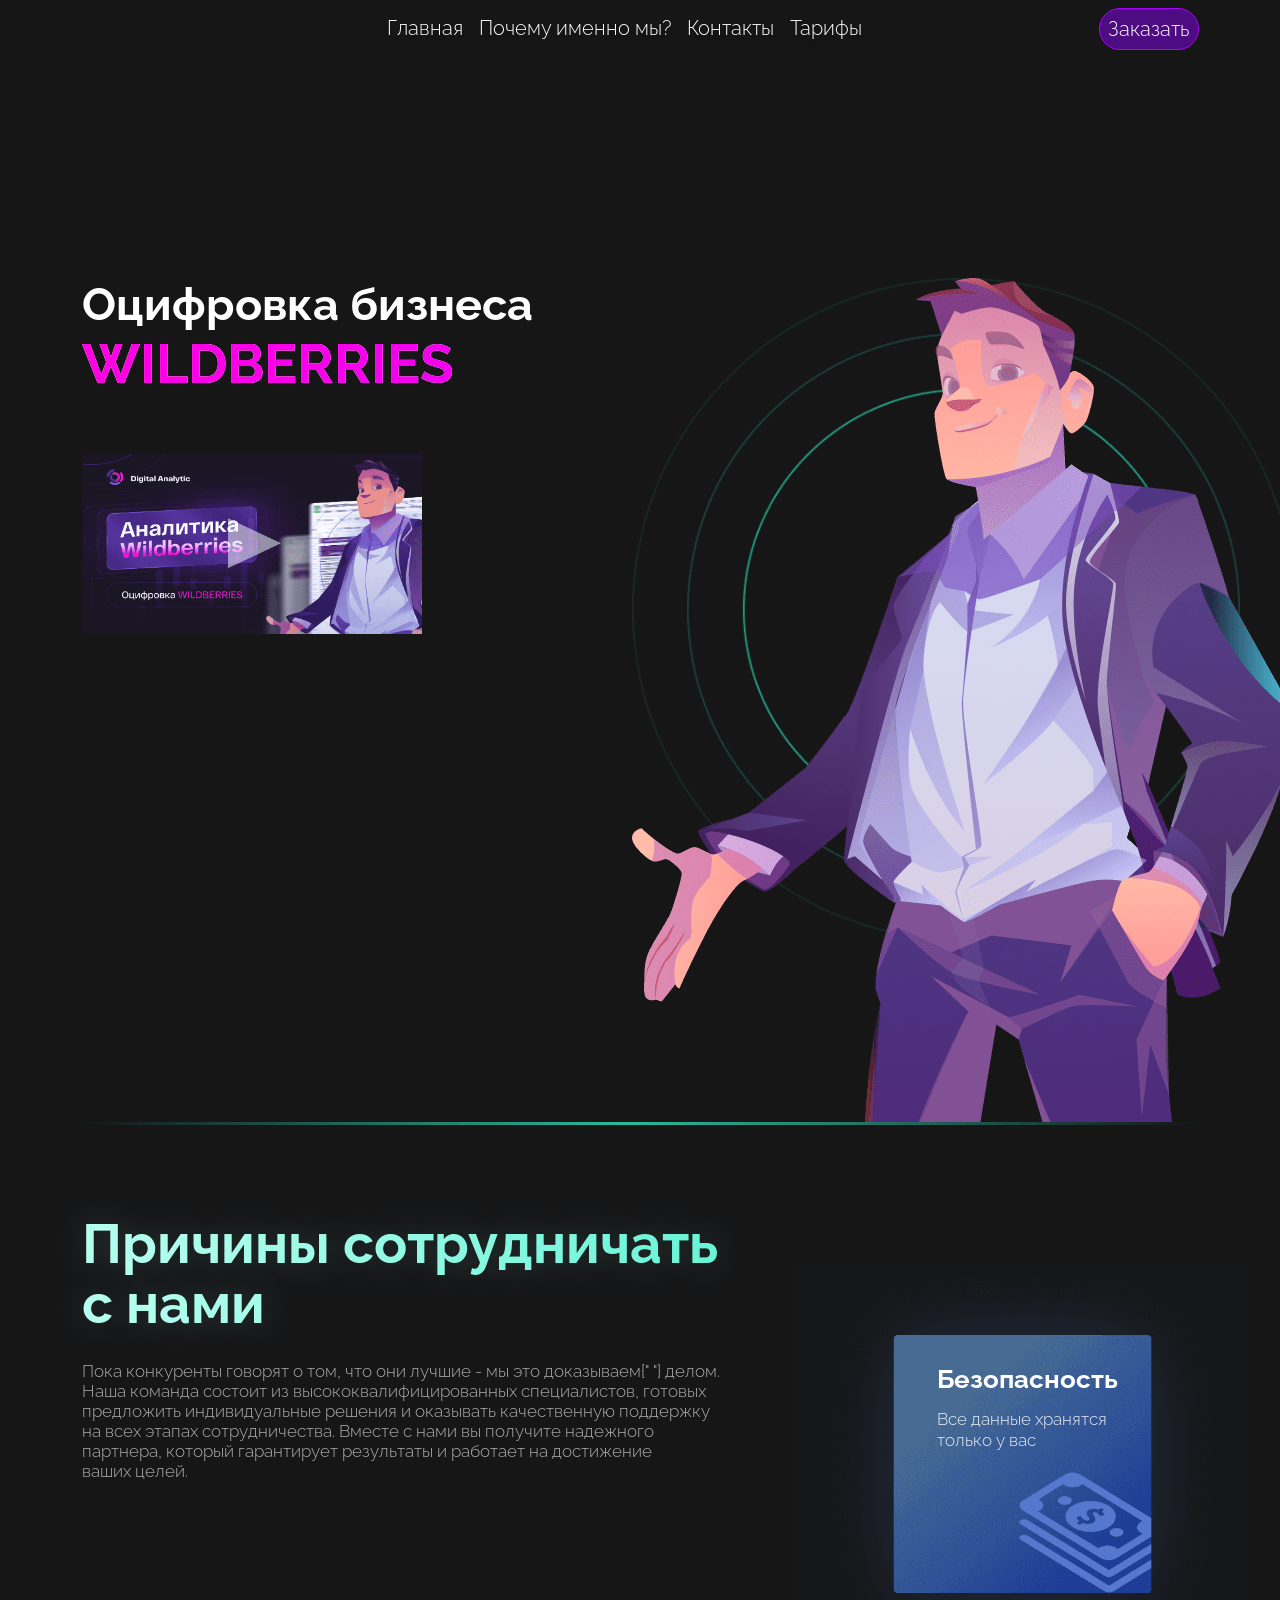
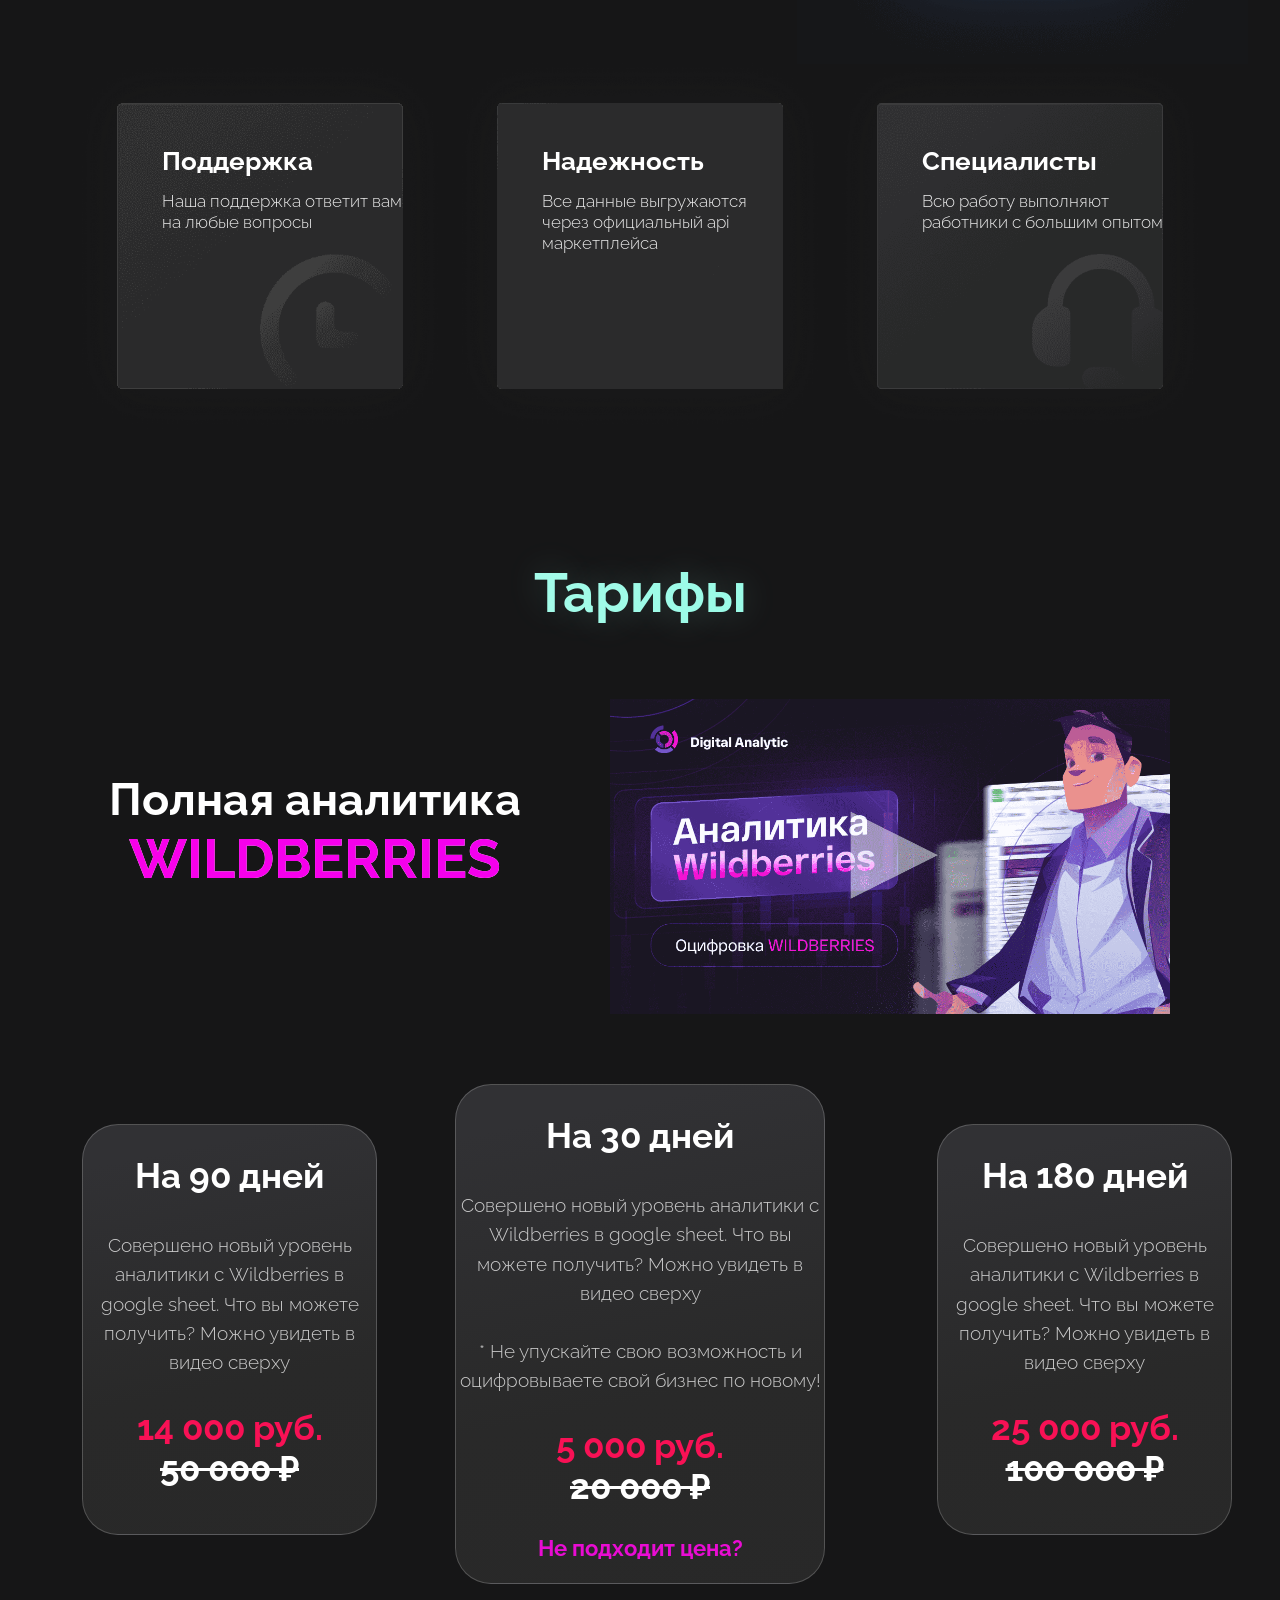
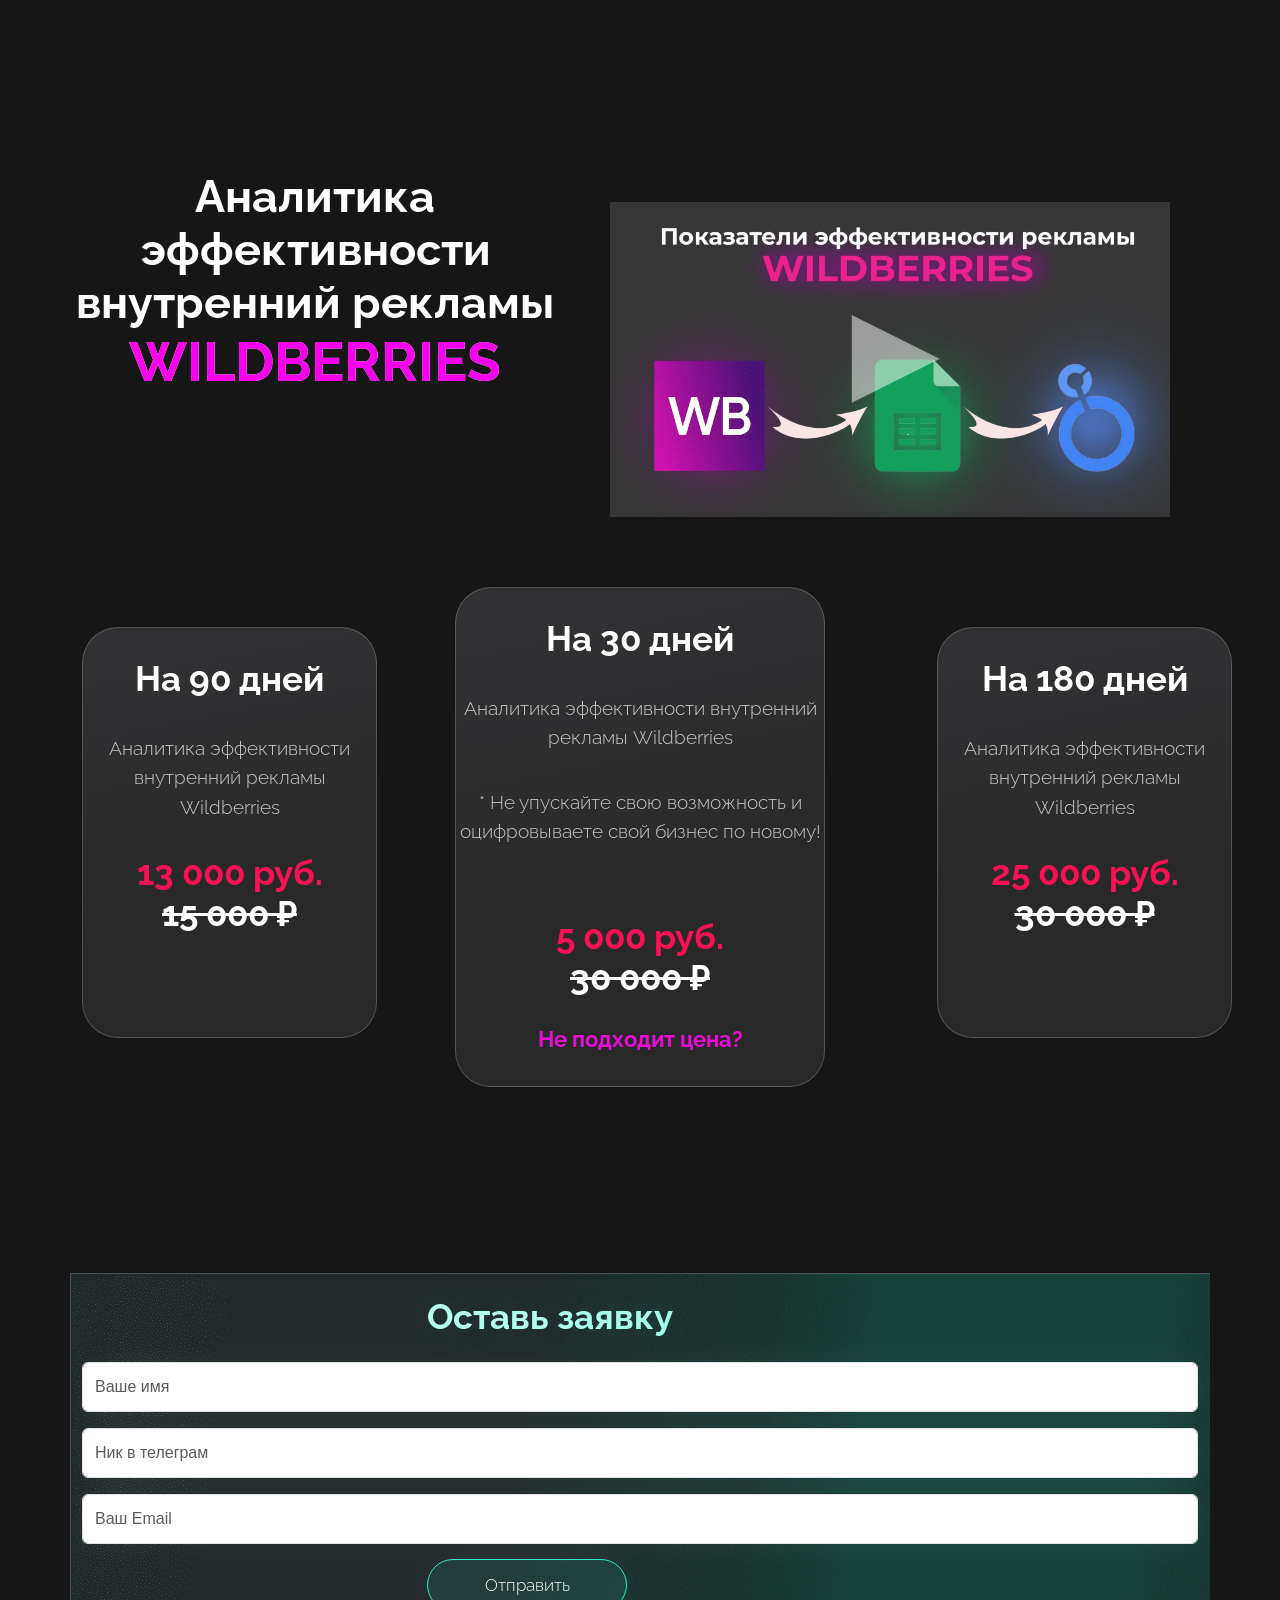
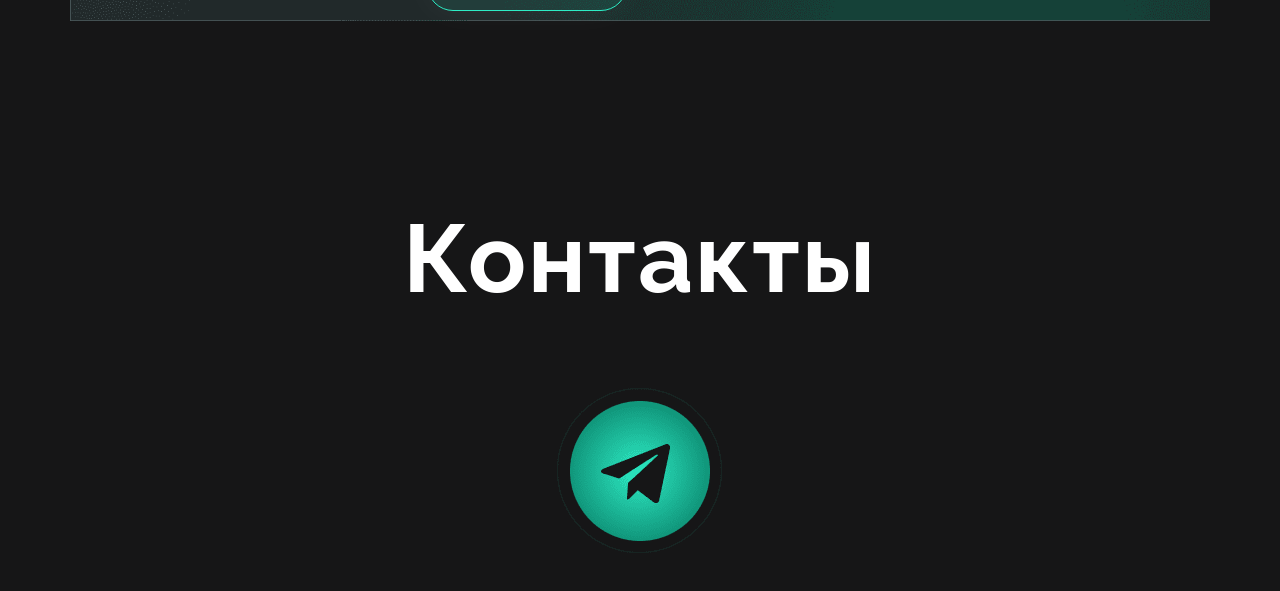
==== index.html @ e832cbdf "Add files via upload" ====
<!DOCTYPE html>
<html lang="en">
<head>
    <meta charset="UTF-8">
    <meta name="viewport" content="width=device-width, initial-scale=1.0">
   
    <title>Оцифровка Wildberries</title>
    <link rel="icon" href="img/favicon.ico" type="image/x-icon">


    <meta
    name="description"
    content="Оцифровка бизнеса Wildberries в google sheet таблицах и Looker Studio!
    Данные по сводному отчету, анализу заказов, анализу продаж, анализ складских остатков, ABC анализ, рекламе и это не все!  
    Зайдите на сайт и просто напишите нам в Telegram или оставьте заявку на нашем сайте. Ждем вас!"
  />
  <meta name="keywords" content="Оцифровка, Аналитика, Wildberries, WB, Google sheet, Looker Studio, Бесплатно, Эффективность, Реклама, Бизнес, Google таблицы, данные по сводному отчету, анализу заказов, анализу продаж, анализ складских остатков, ABC анализ"> <!-- Ключевые слова -->

   <!-- Open graph который определяет тип контента веб-страницы для социальных сетей -->
   <meta property="og:type" content="website"> <!-- Означает, что данная страница является веб-сайтом --> 
   <meta property="og:title" content="Оцифровка бизнеса Wildberries в google sheet таблицах и Looker Studio!"> <!-- Заголовок который будет отображаться в соц.сети -->
   <meta property="og:description" content="Оцифровка бизнеса Wildberries в google sheet таблицах и Looker Studio!
   Данные по сводному отчету, анализу заказов, анализу продаж, анализ складских остатков, ABC анализ, рекламе и это не все!  
   Зайдите на сайт и просто напишите нам в Telegram или оставьте заявку на нашем сайте. Ждем вас!"> <!-- Описание, которое будет отображаться в соц.сети -->
   <meta property="og:url" content="https://digital-analytic.ru"> 
   <meta property="og:image" content="logo192.png">
   
  <!-- Индексация -->
  <meta name="robots" content="index"> <!-- Хорошее значение по умолчанию -->

    <!-- Яндекс Веб.Мастер -->
  <meta name="yandex-verification" content="698fd2821c6bebc4" />
</head>
<body class="body">
    <div class="container">
        <header class="header row">
            <div class="col-3">
            </div>
            <div class="col-9">
            <nav class="navbar navbar-expand-lg ">
       <div class="container-fluid">
        <button class="navbar-toggler" type="button" data-bs-toggle="collapse" data-bs-target="#navbarNavAltMarkup" aria-controls="navbarNavAltMarkup" aria-expanded="false" aria-label="Toggle navigation">
          <span class="navbar-toggler-icon"></span>
        </button>
         <div class="collapse navbar-collapse" id="navbarNav">
           <ul class="navbar-nav" >
             <li class="nav-item headerTextNav">
               <a class="nav-link active text-white" aria-current="page" href="#main">Главная</a>
             </li>
             <li class="nav-item headerTextNav">
               <a class="nav-link active text-white" aria-current="page" href="#description">Почему именно мы?</a>
             </li>
             <li class="nav-item headerTextNav">
               <a class="nav-link active text-white" aria-current="page" href="#contacts">Контакты</a>
             </li>
     
             <li class="nav-item headerTextNav">
               <a class="nav-link active text-white" aria-current="page" href="#rates">Тарифы</a>
             </li>
     
           <li class="nav-item headerTextNavButton">
               <a class="nav-link active text-white" aria-current="page" href="#order">Заказать
               </a>
             </li>
     
           </ul>
         </div>
       </div>
     </nav>
            </div>
           </header>
           <main>
            <section class="promo row">
                <div class="col-lg-6">
                  <scroll-page id="main"></scroll-page>
                  <h1 class="mainTextOne">
                  Оцифровка бизнеса
                    <div class="mainTextTwo" >WILDBERRIES</div>
                  </h1>
                  <a href="https://www.youtube.com/watch?v=MRi49u6xakU" target="_blank">
                    <img
                    src="img/v1.png"
                    class="youtubeVideoMain"
                  />
                  </a>
                </div>
                <div class="col-6">
                  <img
                    src="img/Group.png"
                    class="fonsGroup"
                  />
                </div>
                <img src="img/Rectangle 3.png"  class="Line"/>
              </section>
              <section class="cardOne row">
                <div class="col-lg-7">
                  <scroll-page id="description"></scroll-page>
                  <h2 class="mainPromoText">
                    Причины сотрудничать <br />с нами
                  </h2>
                  <p class="poragrafPromoText">
                    Пока конкуренты говорят о том, что они лучшие - мы это доказываем{" "}
                    делом. 
                    <br/>
                    Наша команда состоит из высококвалифицированных специалистов, готовых
                    <br/>
                     предложить индивидуальные решения и оказывать качественную поддержку 
                     <br/>
                     на всех этапах сотрудничества. Вместе с нами вы получите надежного
                     <br/>
                      партнера, который гарантирует результаты и работает на достижение 
                      <br/>
                      ваших целей.
                  </p>
                  <div >
                  </div>
                </div>
                <div class="col-5">
                  <div class="CardOne">
                  <h3 class="textCardOneP">Безопасность</h3>
                  <p class="textCardOneH">Все данные
                   хранятся
                   <br/>
                    только у вас</p>
                  </div>
                </div>
              </section>
              <section class="cardTwo row">
                <div class="col-4">
                  <div class="CardTwo">
                  <h4 class="textCardTwoP">Поддержка</h4>
                  <p class="textCardTwoH">Наша поддержка ответит вам 
                  <br/>
                  на любые вопросы</p>
                  </div>
                </div>
                <div class="col-4">
                <div class="CardThree">
                <h5 class="textCardThreeP">Надежность</h5>
                  <p class="textCardThreeH">Все данные выгружаются
                  <br/>
                   через официальный api 
                   <br/>
                   маркетплейса</p>
        </div>
                </div>
                <div class="col-4">
                <div class="CardFour">
                <h6 class="textCardFourP">Специалисты</h6>
                  <p class="textCardFourH">Всю работу выполняют
                  <br/>
                   работники с большим опытом</p>
        </div>
                </div>
              </section>
           </main>

           <price>
            <div>
      
              <section class="pricing row">
                <div class="col-12">
                  <scroll-page id="rates"></scroll-page>
                  <p class="mainTextPrice">
                    Тарифы
                  </p>      
                </div> 
              </section>
              <center class="buttonPriceGroup">
              
        
                  <section class="pricingCard row">
                    <div class="col-12">

                      <div class="fullAnalyticalTextOne">
                        <h1 class="mainTextOne">
                          Полная аналитика  <div class="mainTextTwo">WILDBERRIES</div>
                         </h1>      
                      </div>
                        <a href="https://www.youtube.com/watch?v=MRi49u6xakU" target="_blank">
                          <img
                          src="img/v1.png"
                          class="youtubeVideo"
                        />
                        </a>
                       </div> 
                       <div class="col-3">
                         <div class="cardOnePrice">
                           <p class="cardTextMain">На 90 дней</p>
                           <p class="cardTex">
                           Совершено новый уровень аналитики с Wildberries в google sheet. Что вы можете получить? Можно увидеть в видео сверху
                           </p>
               
                           <p class="cardTextMainPrice">14 000 руб.
                           <br/>
                           <span class="cardTextMain"><strike>50 000 ₽</strike></span>
                           </p>
                         </div>
                       </div>
                       <div class="col-6">
                         <div class="cardTwoPrice">
                           <p class="cardTextMain">На 30 дней</p>
                           <p class="cardTex">
                           Совершено новый уровень аналитики с Wildberries в google sheet. Что вы можете получить? Можно увидеть в видео сверху
               
                             <br/>
                             <br/>
                             * Не упускайте свою возможность и оцифровываете свой бизнес по новому!
                           </p>
                           
                           <p class="cardTextMainPrice">5 000 руб.
                           <br/>
                           <span class="cardTextMain"><strike>20 000 ₽</strike></span>
               
                           </p>
                  
                           <p type="button" class="textLink" data-bs-toggle="modal" data-bs-target="#exampleModal">
                           Не подходит цена?
               </p>
               
               <div class="modal fade" id="exampleModal" tabindex="-1" aria-labelledby="exampleModalLabel" aria-hidden="true">
                 <div class="modal-dialog">
                   <div class="modal-content">
                     <div class="modal-header">
                       <p class="modal-title fs-5" id="exampleModalLabel">Давайте развиваться в месте!</p>
                       <button type="button" class="btn-close" data-bs-dismiss="modal" aria-label="Close"></button>
                     </div>
                     <div class="modal-body">
                     🚀 Мы готовы предложить вам выгодный обмен! Получите аналитику за % от вашей прибыли! 💰 Для получения дополнительной информации, пишите нам в 
                     <a href="https://t.me/Digital_Analytic">Telegram</a>.
                     </div>
               
                   </div>
                 </div>
               </div>
                         </div>
                       </div>
                       <div class="col-3">
                         <div class="cardThreePrice">
                           <p class="cardTextMain">На 180 дней</p>
                           <p class="cardTex">
                           Совершено новый уровень аналитики с Wildberries в google sheet. Что вы можете получить? Можно увидеть в видео сверху
                           </p>
                           <p class="cardTextMainPrice">25 000 руб.
                           <br/>
                           <span class="cardTextMain"><strike>100 000 ₽</strike></span>
               
                           </p>
               
                         </div>

   
                       </div>
                   </section>

                   <section class="pricingCard row">
                    <div class="col-12">
                      <div class="fullAnalyticalTextTwo">
                        <h1 class="mainTextOne">
                          Аналитика 
                          <br>
                          эффективности
                          <br>
                          внутренний рекламы<div class="mainTextTwo">WILDBERRIES</div>
                         </h1>      
                      </div>
                      <a href="https://www.youtube.com/watch?v=Z-rfKrmee-w&t=4s" target="_blank">
                        <img class="youtubeVideo" src="img/v2.png"/>
                      </a>
                      </div> 
                      <div class="col-3">
                        <div class="cardOnePrice">
                          <p class="cardTextMain">На 90 дней</p>
                          <p class="cardTex">
                          Аналитика эффективности внутренний рекламы Wildberries
                            <br/>
                          </p>
              
                          <p class="cardTextMainPrice">13 000 руб.
                            <br/>
                            <span class="cardTextMain"><strike>15 000 ₽</strike></span>
                            </p>
                        </div>
                      </div>
                      <div class="col-6">
                        <div class="cardTwoPrice">
                          <p class="cardTextMain">На 30 дней</p>
                          <p class="cardTex">
                            Аналитика эффективности внутренний рекламы Wildberries
                              <br/>
                            </p>
                          <p class="cardTex">
                            * Не упускайте свою возможность и оцифровываете свой бизнес по новому!
                          </p>
                          
                          <br/>
                          <p class="cardTextMainPrice">5 000 руб.
                            <br>
                            <span class="cardTextMain"><strike>30 000 ₽</strike></span>

                          </p>
                          <p type="button" class="textLink" data-bs-toggle="modal" data-bs-target="#exampleModal">
                          Не подходит цена?
              </p>
              
              <div class="modal fade" id="exampleModal" tabindex="-1" aria-labelledby="exampleModalLabel" aria-hidden="true">
                <div class="modal-dialog">
                  <div class="modal-content">
                    <div class="modal-header">
                      <p class="modal-title fs-5" id="exampleModalLabel">Давайте развиваться в месте!</p>
                      <button type="button" class="btn-close" data-bs-dismiss="modal" aria-label="Close"></button>
                    </div>
                    <div class="modal-body">
                    🚀 Мы готовы предложить вам выгодный обмен! Получите аналитику за % от вашей прибыли! 💰 Для получения дополнительной информации, пишите нам в 
                    <a href="https://t.me/Digital_Analytic">Telegram</a>.
                    </div>
              
                  </div>
                </div>
              </div>
                        </div>
                      </div>
                      <div class="col-3">
                        <div class="cardThreePrice">
                          <p class="cardTextMain">На 180 дней</p>
                          <p class="cardTex">
                          Аналитика эффективности внутренний рекламы Wildberries
                            <br/>
                          </p>
                          <p class="cardTextMainPrice">25 000 руб.
                            <br/>
                            <span class="cardTextMain"><strike>30 000 ₽</strike></span>
                            </p>
            
                        </div>

              
                      </div>
                  </section>
        
        
            </center>

           </price>

           <footer>



            <footer class="footer row">
              <div class="col-12 giveContactsFons">
                <scroll-page id="contacts"></scroll-page>
                <scroll-page id="order"></scroll-page>

                <p class="giveContactsPoragraf">Оставь заявку</p>
                <form>
          <input type="text" class="form-control" id="formGroupExampleInput" placeholder="Ваше имя" class="inputForm" />
          <p></p>
          <input type="text" class="form-control" id="formGroupExampleInput2" placeholder="Ник в телеграм" class="inputForm"/>
          <p></p>
          <input type="text" class="form-control" id="formGroupExampleInput3" placeholder="Ваш Email" class="inputForm"/>
      
      </form>
            
                <button type="button" data-bs-toggle="modal" data-bs-target="#exampleModalFooter" class="buttonSend" onclick="telegram()">Отправить</button>
      
      <div class="modal fade" id="exampleModalFooter" tabindex="-1" aria-labelledby="exampleModalLabel" aria-hidden="true">
        <div class="modal-dialog">
          <div class="modal-content">
            <div class="modal-header">
              <p class="modal-title fs-5" id="exampleModalLabel">Сообщение отправлено</p>
              <button type="button" class="btn-close" data-bs-dismiss="modal" aria-label="Close"></button>
            </div>
         
            <div class="modal-footer">
              <button type="button" class="btn btn-secondary" data-bs-dismiss="modal">Закрыть</button>
            </div>
          </div>
        </div>
      </div>
              </div>
            </footer>
            <footer class="footerContactText row">
              <div class="col-12">
                  <p class="contactsMainText">Контакты</p>
              </div>
            </footer>
            <footer class="footerContactText row justify-content-center" >
      
              <div class="col-2">
                <a href="https://t.me/Digital_Analytic">
                <img src="img/Group 28.png" class="contactsImg"/>
                </a>
              </div>
      
            </footer>
          </footer>
    </div>
</body>

<link rel="stylesheet" href="index.css">
<link rel="stylesheet" href="bootstrap/bootstrap.css">

<script src="index.js"></script>

<!-- Yandex.Metrika counter -->
<script type="text/javascript" >
  (function(m,e,t,r,i,k,a){m[i]=m[i]||function(){(m[i].a=m[i].a||[]).push(arguments)};
  m[i].l=1*new Date();
  for (var j = 0; j < document.scripts.length; j++) {if (document.scripts[j].src === r) { return; }}
  k=e.createElement(t),a=e.getElementsByTagName(t)[0],k.async=1,k.src=r,a.parentNode.insertBefore(k,a)})
  (window, document, "script", "https://mc.yandex.ru/metrika/tag.js", "ym");

  ym(96711963, "init", {
       clickmap:true,
       trackLinks:true,
       accurateTrackBounce:true
  });
</script>
<noscript><div><img src="https://mc.yandex.ru/watch/96711963" style="position:absolute; left:-9999px;" alt="" /></div></noscript>
<!-- /Yandex.Metrika counter -->


</html>
---- index.css ----
.body {
    margin: 0;
    font-family: -apple-system, BlinkMacSystemFont, 'Segoe UI', 'Roboto', 'Oxygen',
      'Ubuntu', 'Cantarell', 'Fira Sans', 'Droid Sans', 'Helvetica Neue',
      sans-serif;
    -webkit-font-smoothing: antialiased;
    -moz-osx-font-smoothing: grayscale;
    background: #161617;
  }
  
  code {
    font-family: source-code-pro, Menlo, Monaco, Consolas, 'Courier New',
      monospace;
  }
  
  
  
  *{
    box-sizing: border-box;
  }
  .block {
    background-color: #ddd;
    border: solid 1px #aaa;
    padding: 20px;
    text-align: center;
    height: 100%;
  }
  .header {
    min-height: 67px;  /* Высысота */
    margin-top: 50px;
    margin-bottom: 211px; /* Отступ снизу */
  }
  .promo {
    min-height: 844px;  /* Высысота */
    margin-bottom: 89px; /* Отступ снизу */ 
  }
  .cardOne {
    min-height: 400px;  /* Высысота */
    margin-bottom: 32px; /* Отступ снизу */ 
  }
  .cardTwo {
    min-height: 400px;  /* Высысота */
    margin-bottom: 117px; /* Отступ снизу */ 
  }
  .pricing {
    min-height: 61px;  /* Высысота */
    margin-bottom: 100px; /* Отступ снизу */ 
  }
  .pricingCard {
    min-height: 570px;  /* Высысота */
    margin-bottom: 186px; /* Отступ снизу */ 
  }
  .footer{
    min-height: 529px;  /* Высысота */
  }
  .footerContactText{
    min-height: 148px;  /* Высысота */
    margin-bottom: 38px; /* Отступ снизу */   
  }
  .footerContact{
    min-height: 159px;  /* Высысота */
  }
  .navbar .navbar-toggler-icon {
    opacity: 1;
    background-image: url("data:image/svg+xml;charset=utf8,%3Csvg viewBox='0 0 30 30' xmlns='http://www.w3.org/2000/svg'%3E%3Cpath stroke='rgba(22, 22, 23)' stroke-width='2' stroke-linecap='round' stroke-miterlimit='10' d='M4 7h22M4 15h22M4 23h22'/%3E%3C/svg%3E"); 
    }
  
  @media only screen and (max-width: 1024px) {
    .navbar .navbar-toggler-icon {
      opacity: 1;
      background-image: url("data:image/svg+xml;charset=utf8,%3Csvg viewBox='0 0 30 30' xmlns='http://www.w3.org/2000/svg'%3E%3Cpath stroke='rgba(255, 255, 255, 1)' stroke-width='2' stroke-linecap='round' stroke-miterlimit='10' d='M4 7h22M4 15h22M4 23h22'/%3E%3C/svg%3E"); 
      }
  }
  


/* header */

.purple {
  background-color: #161617;
  border: none; 
  outline: none;
}


.headerTextNav{

flex-shrink: 0;


text-shadow: 0px 4px 4px rgba(0, 0, 0, 0.25);
font-family: Raleway;
font-size: 20px;
font-style: normal;
font-weight: 400;
line-height: normal;
/* margin-left: 25px */
}
.headerTextNavButton{
  color: #FFF;
font-family: Raleway;
font-size: 20px;
font-style: normal;
font-weight: 400;
line-height: normal;
border-radius: 49px;

border: 1.5px solid #AD00FF;
background: rgba(143, 0, 255, 0.46);

margin-left: 229px
}


@media only screen and (max-width: 1024px) {
  .headerTextNavButton{
    /* color: #FFF;
  font-family: Raleway;
  font-size: 20px;
  font-style: normal;
  font-weight: 400;
  line-height: normal;
  border-radius: 49px;
  
  border: none;
  background: none;
  
  margin-left: 35px */

  display: none;
  
  }
  .purple {
    /* background-color: #161617;
    border: none; 
    outline: none;
    margin-left: -100px; */
    
    display: none;
  }
  .navbar-toggler {
    display: none;
  }
}

/* main */
.fonsGroup{
  background: no-repeat;
  background-image: url('img/Group\ 49.png') ;
  background-size: contain;
  margin-left: -20px;
}

.CardImg {
  width: 100%;
}


.CardOne{

  background-image: url("./img/Group\ 42.png");
  background-size: no-repeat;
  background-position: center;
  background-size: cover;
  height: 100%;
  width: 100%;
  margin-left: 50px;
  margin-top: 50px;
}
.CardTwo{

  background-image: url("./img/Group\ 39.png");
  background-size: no-repeat;
  background-position: center;
  background-size: cover;
  height: 100%;
  width: 100%;
}
.CardThree{

  background-image: url("./img/Group\ 40.png");
  background-size: no-repeat;
  background-position: center;
  background-size: cover;
  height: 100%;
  width: 100%;
}

.CardFour{

  background-image: url("./img/Group\ 41.png");
  background-size: no-repeat;
  background-position: center;
  background-size: cover;
  height: 100%;
  width: 100%;
}

.textCardOneP {
  position: absolute;
  color: #FFF;
font-family: Raleway-Bold;
font-size: 26px;
font-style: normal;
font-weight: 400;
line-height: 123.1%; /* 32.006px */
margin-top: 100px;
margin-left: 140px;
}

.textCardOneH {
  position: absolute;
  color: rgba(255, 255, 255, 0.90);
  font-family: Raleway;
  font-size: 17px;
  font-style: normal;
  font-weight: 400;
  line-height: 123.1%; /* 20.927px */
margin-top: 145px;
margin-left: 140px;
}


.textCardTwoP {
  position: absolute;
  color: #FFF;
font-family: Raleway-Bold;
font-size: 26px;
font-style: normal;
font-weight: 400;
line-height: 123.1%; /* 32.006px */
margin-top: 100px;
margin-left: 80px;
}

.textCardTwoH {
  position: absolute;
  color: rgba(255, 255, 255, 0.90);
  font-family: Raleway;
  font-size: 17px;
  font-style: normal;
  font-weight: 400;
  line-height: 123.1%; /* 20.927px */
margin-top: 145px;
margin-left: 80px;
}

.textCardThreeP {
  position: absolute;
  color: #FFF;
font-family: Raleway-Bold;
font-size: 26px;
font-style: normal;
font-weight: 400;
line-height: 123.1%; /* 32.006px */
margin-top: 100px;
margin-left: 80px;
}

.textCardThreeH {
  position: absolute;
  color: rgba(255, 255, 255, 0.90);
  font-family: Raleway;
  font-size: 17px;
  font-style: normal;
  font-weight: 400;
  line-height: 123.1%; /* 20.927px */
margin-top: 145px;
margin-left: 80px;
}

.textCardFourP {
  position: absolute;
  color: #FFF;
font-family: Raleway-Bold;
font-size: 26px;
font-style: normal;
font-weight: 400;
line-height: 123.1%; /* 32.006px */
margin-top: 100px;
margin-left: 80px;
}

.textCardFourH {
  position: absolute;
  color: rgba(255, 255, 255, 0.90);
  font-family: Raleway;
  font-size: 17px;
  font-style: normal;
  font-weight: 400;
  line-height: 123.1%; /* 20.927px */
margin-top: 145px;
margin-left: 80px;
}



.mainPromoText{

  text-shadow: 0px 0px 36px rgba(165, 252, 235, 0.20);
font-family: Raleway-Bold;
font-size: 55px;
font-style: normal;
font-weight: 400;
line-height: 110.6%; /* 60.83px */

background: linear-gradient(91deg, #B5FEEF 10.31%, #2EECC5 165.09%);
background-clip: text;
-webkit-background-clip: text;
-webkit-text-fill-color: transparent;
}
.poragrafPromoText{
  margin-top: 26px;
  color: rgba(255, 255, 255, 0.65);
font-family: Raleway;
font-size: 17px;
font-style: normal;
font-weight: 400;
line-height: normal;
}


.mainTextOne{
  font-family: Raleway-Bold;
font-size: 45px;
font-style: normal;
font-weight: 500;
line-height: normal;

background: linear-gradient(91deg, #FFF 10.31%, #FFF 165.09%);
background-clip: text;
-webkit-background-clip: text;
-webkit-text-fill-color: transparent;
}
.mainTextTwo{
  font-family: Raleway-Bold;
  font-size: 55px;
  font-style: normal;
  font-weight: 400;
  line-height: normal;
  
  background: linear-gradient(91deg, #FF00E5 10.31%, #DB00FF 165.09%);
  background-clip: text;
  -webkit-background-clip: text;
  -webkit-text-fill-color: transparent;
  
}
.youtubeVideo{
  width: 560px;
  height: 315px;
  margin-left: 500px;
  margin-top: -200px;
  margin-bottom: 70px;
}

.youtubeVideoMain{
  width: 340px;
  height: 180px;
  margin-top: 50px;
  margin-left: 0px;

}
.youtube{
  width: 200px;
  height: 200px;
}
@media only screen and (max-width: 1024px) {
  .mainTextOne{
      font-family: Raleway-Bold;
  font-size: 20px;
  font-style: normal;
  font-weight: 400;
  line-height: normal;
  max-width: 300px;
  background: linear-gradient(91deg, #FFF 10.31%, #FFF 165.09%);
  background-clip: text;
  -webkit-background-clip: text;
  -webkit-text-fill-color: transparent;
  margin-top: -220px;
  }
  .mainTextTwo{
      font-family: Raleway-Bold;
      font-size: 27px;
      font-style: normal;
      font-weight: 400;
      line-height: normal;
      
      background: linear-gradient(91deg, #FF00E5 10.31%, #DB00FF 165.09%);
      background-clip: text;
      -webkit-background-clip: text;
      -webkit-text-fill-color: transparent;
  }

  .youtubeVideo{
      width: 340px;
      height: 180px;
      margin-top: 50px;
      margin-left: 0px;

  }

  .youtubeVideoMain{
    width: 340px;
    height: 180px;
    margin-top: 50px;
    margin-left: 0px;

}
  .fonsGroup{
      display: none;
  }
  .Line{
      display: none
      ;
  }
  .mainPromoText{
      text-shadow: 0px 0px 36px rgba(165, 252, 235, 0.20);
font-family: Raleway-Bold;
font-size: 25px;
font-style: normal;
font-weight: 400;
line-height: 110.6%; /* 60.83px */
text-align: center;
background: linear-gradient(91deg, #B5FEEF 10.31%, #2EECC5 165.09%);
background-clip: text;
-webkit-background-clip: text;
-webkit-text-fill-color: transparent; 
margin-top: -800px;
  }
  .poragrafPromoText{
      margin-top: 30px;
      color: rgba(255, 255, 255, 0.65);
  font-family: Raleway;
  font-size: 17px;
  font-style: normal;
  font-weight: 400;
  line-height: normal;
  }
  .CardOne{

      background-image: url("./img/Group\ 42.png");
      background-size: no-repeat;
      background-position: center;
      background-size: cover;
      height: 379px;
      width: 379px;
      margin-left: -35px;
      margin-top: -875px;
      display: none;
  }

  .CardTwo{
    position: absolute;
    left: 50%;
    transform: translate(-50%, 0);
  
      background-image: url("./img/Group\ 39.png");
      background-size: no-repeat;
      background-position: center;
      background-size: cover;
      height: 279px;
      width: 279px;
      margin-top: -800px;
  }
  .CardThree{
    position: absolute;
  left: 50%;
  transform: translate(-50%, 0);

      background-image: url("./img/Group\ 40.png");
      background-size: no-repeat;
      background-position: center;
      background-size: cover;
      height: 279px;
      width: 279px;
      margin-top: -550px;
  }
  
  .CardFour{
    position: absolute;
  left: 50%;
  transform: translate(-50%, 0);

      background-image: url("./img/Group\ 41.png");
      background-size: no-repeat;
      background-position: center;
      background-size: cover;
      height: 279px;
      width: 279px;
      margin-top: -300px;
  }
  
  .textCardOneP {
      position: absolute;
      color: #FFF;
  font-family: Raleway-Bold;
  font-size: 26px;
  font-style: normal;
  font-weight: 400;
  line-height: 123.1%; /* 32.006px */
  margin-top: 105px;
  margin-left: 100px;
  }
  
  .textCardOneH {
      position: absolute;
      color: rgba(255, 255, 255, 0.90);
      font-family: Raleway;
      font-size: 17px;
      font-style: normal;
      font-weight: 400;
      line-height: 123.1%; /* 20.927px */
  margin-top: 145px;
  margin-left: 100px;
  width: 250px;
  }
  
  
  .textCardTwoP {
      position: absolute;
      color: #FFF;
  font-family: Raleway-Bold;
  font-size: 26px;
  font-style: normal;
  font-weight: 400;
  line-height: 123.1%; /* 32.006px */
  margin-top: 65px;
  margin-left: 60px;
  }
  
  .textCardTwoH {
      position: absolute;
      color: rgba(255, 255, 255, 0.90);
      font-family: Raleway;
      font-size: 15px;
      font-style: normal;
      font-weight: 400;
      line-height: 123.1%; /* 20.927px */
  margin-top: 110px;
  margin-left: 60px;
  max-width: 150px;
  }
  
  .textCardThreeP {
      position: absolute;
      color: #FFF;
  font-family: Raleway-Bold;
  font-size: 26px;
  font-style: normal;
  font-weight: 400;
  line-height: 123.1%; /* 32.006px */
  margin-top: 70px;
  margin-left:60px;
  }
  
  .textCardThreeH {
      position: absolute;
      color: rgba(255, 255, 255, 0.90);
      font-family: Raleway;
      font-size: 15px;
      font-style: normal;
      font-weight: 400;
      line-height: 123.1%; /* 20.927px */
  margin-top: 110px;
  margin-left: 60px;
  max-width: 180px;
  }
  
  .textCardFourP {
      position: absolute;
      color: #FFF;
  font-family: Raleway-Bold;
  font-size: 26px;
  font-style: normal;
  font-weight: 400;
  line-height: 123.1%; /* 32.006px */
  margin-top: 65px;
  margin-left: 60px;
  }
  
  .textCardFourH {
      position: absolute;
      color: rgba(255, 255, 255, 0.90);
      font-family: Raleway;
      font-size: 15px;
      font-style: normal;
      font-weight: 400;
      line-height: 123.1%; /* 20.927px */
  margin-top: 105px;
  margin-left: 60px;
  max-width: 200px;
  }

  .youtube{
      width: 100px;
      height: 100px;
  }
}

/* pricing */

.fullAnalyticalTextOne{
  margin-top: 50px;
  margin-left: -650px;
}

.fullAnalyticalTextTwo{
  margin-left: -650px;
}


.mainTextPrice{
  text-shadow: 0px 0px 36px rgba(165, 252, 235, 0.20);
font-family: Raleway-Bold;
font-size: 55px;
font-style: normal;
font-weight: 400;
line-height: 110.6%; /* 60.83px */

background: linear-gradient(88deg, #B5FEEF 10.96%, #2EECC5 259.77%);
background-clip: text;
-webkit-background-clip: text;
-webkit-text-fill-color: transparent;
text-align: center;
margin-bottom: 100px; /* Отступ снизу */   

}

.buttonPriceGroup{
  margin-top: -100px;
    /* justify-content: center;
    align-items: center; */
    margin-bottom: 40px; /* Отступ снизу */ 

}


.textLink{
  font-family: Raleway-Bold;
  font-size: 22px;
  text-align: center;
  color: #e90cd3;
  margin-top: 25px;
}

.cardOnePrice {


  margin-top: 40px;
  width: 295px;
  height: 411px;
  flex-shrink: 0;
  border-radius: 36px;
border: 1px solid rgba(255, 255, 255, 0.20);
background: linear-gradient(169deg, #313134 9.31%, #292929 61.88%, #282828 111.76%);
}
.cardTextMain{

  margin-top: 30px;

  color: white;
text-align: center;
font-family: Raleway-Bold;
font-size: 35px;
font-style: normal;
font-weight: 400;
line-height: normal;

}

.cardTex{
  color: rgba(255, 255, 255, 0.75);
  text-align: center;
  font-family: Raleway;
  font-size: 19px;
  font-style: normal;
  font-weight: 400;
  line-height: 153.8%; /* 26.146px */
  margin-top: 35px;
}
.cardTextMainPrice{
  margin-top: 30px;

  color: rgb(248, 17, 85);
text-align: center;
font-family: Raleway-Bold;
font-size: 35px;
font-style: normal;
font-weight: 400;
line-height: normal;
}


.cardTwoPrice {


 
  width: 370px;
  height: 500px;
  flex-shrink: 0;
  border-radius: 36px;
border: 1px solid rgba(255, 255, 255, 0.20);
background: linear-gradient(169deg, #313134 9.31%, #292929 61.88%, #282828 111.76%);
}

.cardThreePrice{


  margin-top: 40px;
  width: 295px;
  height: 411px;
  flex-shrink: 0;
  border-radius: 36px;
border: 1px solid rgba(255, 255, 255, 0.20);
background: linear-gradient(169deg, #313134 9.31%, #292929 61.88%, #282828 111.76%);
}


.blockBtnOne{
  margin-top: 0px;


}
.blockBtnTwo{
  margin-top: 10px;
}


@media only screen and (max-width: 1024px) {
  .textLink{
   display: none;
  }
  .mainTextPrice{
    text-shadow: 0px 0px 36px rgba(165, 252, 235, 0.20);
font-family: Raleway-Bold;
font-size: 55px;
font-style: normal;
font-weight: 400;
line-height: 110.6%; /* 60.83px */

background: linear-gradient(88deg, #B5FEEF 10.96%, #2EECC5 259.77%);
background-clip: text;
-webkit-background-clip: text;
-webkit-text-fill-color: transparent;
text-align: center;
margin-top: -400px;
}

.buttonPriceGroup{
  margin-top: -400px;
    /* display: flex;
    justify-content: center;
    align-items: center; */
    margin-bottom: 40px; /* Отступ снизу */ 

}

.cardOnePrice {

  position: absolute;
  left: 50%;
  transform: translate(-50%, 0);

  margin-top: 20px;
  width: 295px;
  height: 411px;
  flex-shrink: 0;
  border-radius: 36px;
border: 1px solid rgba(255, 255, 255, 0.20);
background: linear-gradient(169deg, #313134 9.31%, #292929 61.88%, #282828 111.76%);
}

.cardTwoPrice{
  margin-top: 450px;
  position: absolute;
  left: 50%;
  transform: translate(-50%, 0);

  width: 300px;
  height: 470px;
  flex-shrink: 0;
  border-radius: 36px;
border: 1px solid rgba(255, 255, 255, 0.20);
background: linear-gradient(169deg, #313134 9.31%, #292929 61.88%, #282828 111.76%);
}


.cardThreePrice{

  margin-left: -300px;
  margin-top: 950px;
  width: 295px;
  height: 411px;
  flex-shrink: 0;
  border-radius: 36px;
border: 1px solid rgba(255, 255, 255, 0.20);
background: linear-gradient(169deg, #313134 9.31%, #292929 61.88%, #282828 111.76%);
}
.blockBtnTwo{
  margin-top: 15px;
}

.blockBtnOne{
  margin-top: -440px;
}

.fullAnalyticalTextOne{
  margin-top: 140px;
  margin-left: 0px;

}

.fullAnalyticalTextTwo{
  margin-left: 0px;
  margin-top: 70px;
}

}



/* footer */

.giveContactsFons{
  background: no-repeat;
  background-image: url('img/Rectangle68.png') ;
  background-size: contain;
  
}

.contactsImg{
  cursor: pointer;    
}

.contactsMainText{
  color: var(--mono-white, #FFF);
font-family: Raleway-Bold;
font-size: 96px;
font-style: normal;
font-weight: 400;
line-height: normal;
letter-spacing: 1.92px;
text-align: center;
}

.giveContactsPoragraf{
  margin-left: 345px;
  margin-top: 25px;
  text-shadow: 0px 0px 36px rgba(165, 252, 235, 0.20);
font-family: Raleway-Bold;
font-size: 35px;
font-style: normal;
font-weight: 400;
line-height: 110.6%; /* 55.3px */

background: linear-gradient(91deg, #B5FEEF 10.31%, #2EECC5 165.09%);
background-clip: text;
-webkit-background-clip: text;
-webkit-text-fill-color: transparent;

margin-bottom: 25px;
}

.giveContactsTextGiveName{
  margin-left: 345px;
  margin-top: 21px;

  color: rgba(255, 255, 255, 0.70);
font-family: Raleway;
font-size: 17px;
font-style: normal;
font-weight: 400;
line-height: 153.8%; /* 26.146px */
}

input {
  padding-left: 10px;
  font-family: Raleway;
  color: #FFF;
  outline: none;
  width: 200px;
height: 50px;
flex-shrink: 0;
border-radius: 41px;
border: 1.5px solid rgba(255, 255, 255, 0.20);
background: rgba(255, 255, 255, 0.10);
box-shadow: 0px 0px 38px 0px rgba(255, 255, 255, 0.05);
}


.giveContactsTextTwo{
  margin-left: 600px;
  margin-top: -87px;

  color: rgba(255, 255, 255, 0.70);
font-family: Raleway;
font-size: 17px;
font-style: normal;
font-weight: 400;
line-height: 153.8%; /* 26.146px */
}


.giveContactsTextThree{
  margin-left: 850px;
  margin-top: -87px;

  color: rgba(255, 255, 255, 0.70);
font-family: Raleway;
font-size: 17px;
font-style: normal;
font-weight: 400;
line-height: 153.8%; /* 26.146px */
}


.buttonSend{
  margin-left: 345px;
  margin-top: 15px;

  width: 200px;
height: 52px;
flex-shrink: 0;
border-radius: 41px;
border: 1.5px solid #2EECC5;
background: rgba(46, 236, 197, 0.10);
box-shadow: 0px 0px 38px 0px rgba(255, 255, 255, 0.05);

color: #FFF;
font-family: Raleway;
font-size: 17px;
font-style: normal;
font-weight: 400;
line-height: 153.8%; /* 26.146px */

}

.inputForm {
  margin-left: 335px;
  width: 437px;

}

@media only screen and (max-width: 1024px) {
  /* стили для планшетов и телефонов */


  .giveContactsPoragraf{
      margin-left: 51px;
      margin-top: -130px;
      text-shadow: 0px 0px 36px rgba(165, 252, 235, 0.20);
  font-family: Raleway-Bold;
  font-size: 37px;
  font-style: normal;
  font-weight: 400;
  line-height: 110.6%; /* 55.3px */
  
  background: linear-gradient(91deg, #B5FEEF 10.31%, #2EECC5 165.09%);
  background-clip: text;
  -webkit-background-clip: text;
  -webkit-text-fill-color: transparent;
  }
  .inputForm{
      margin-left: 15px;
      width: 328px;
  }

.buttonSend{
  margin-left: 95px;
  margin-top: 20px;

  width: 200px;
height: 52px;
flex-shrink: 0;
border-radius: 41px;
border: 1.5px solid #2EECC5;
background: rgba(46, 236, 197, 0.10);
box-shadow: 0px 0px 38px 0px rgba(255, 255, 255, 0.05);

color: #FFF;
font-family: Raleway;
font-size: 17px;
font-style: normal;
font-weight: 400;
line-height: 153.8%; /* 26.146px */
}
  
  .contactsMainText{
      display: none
  }
  .contactsImg{
      margin-top: -950px;
      width: 60px;
  }

  .giveContactsFons{
      background: no-repeat;
      background-size: contain;
      margin-top: -310px;
      
  }


}



@font-face {
  font-family: Raleway-Bold;
    src: url(fons/Raleway-Bold.woff2);
}
@font-face {
  font-family: Raleway;
    src: url(fons/Raleway-Light.woff2);
}
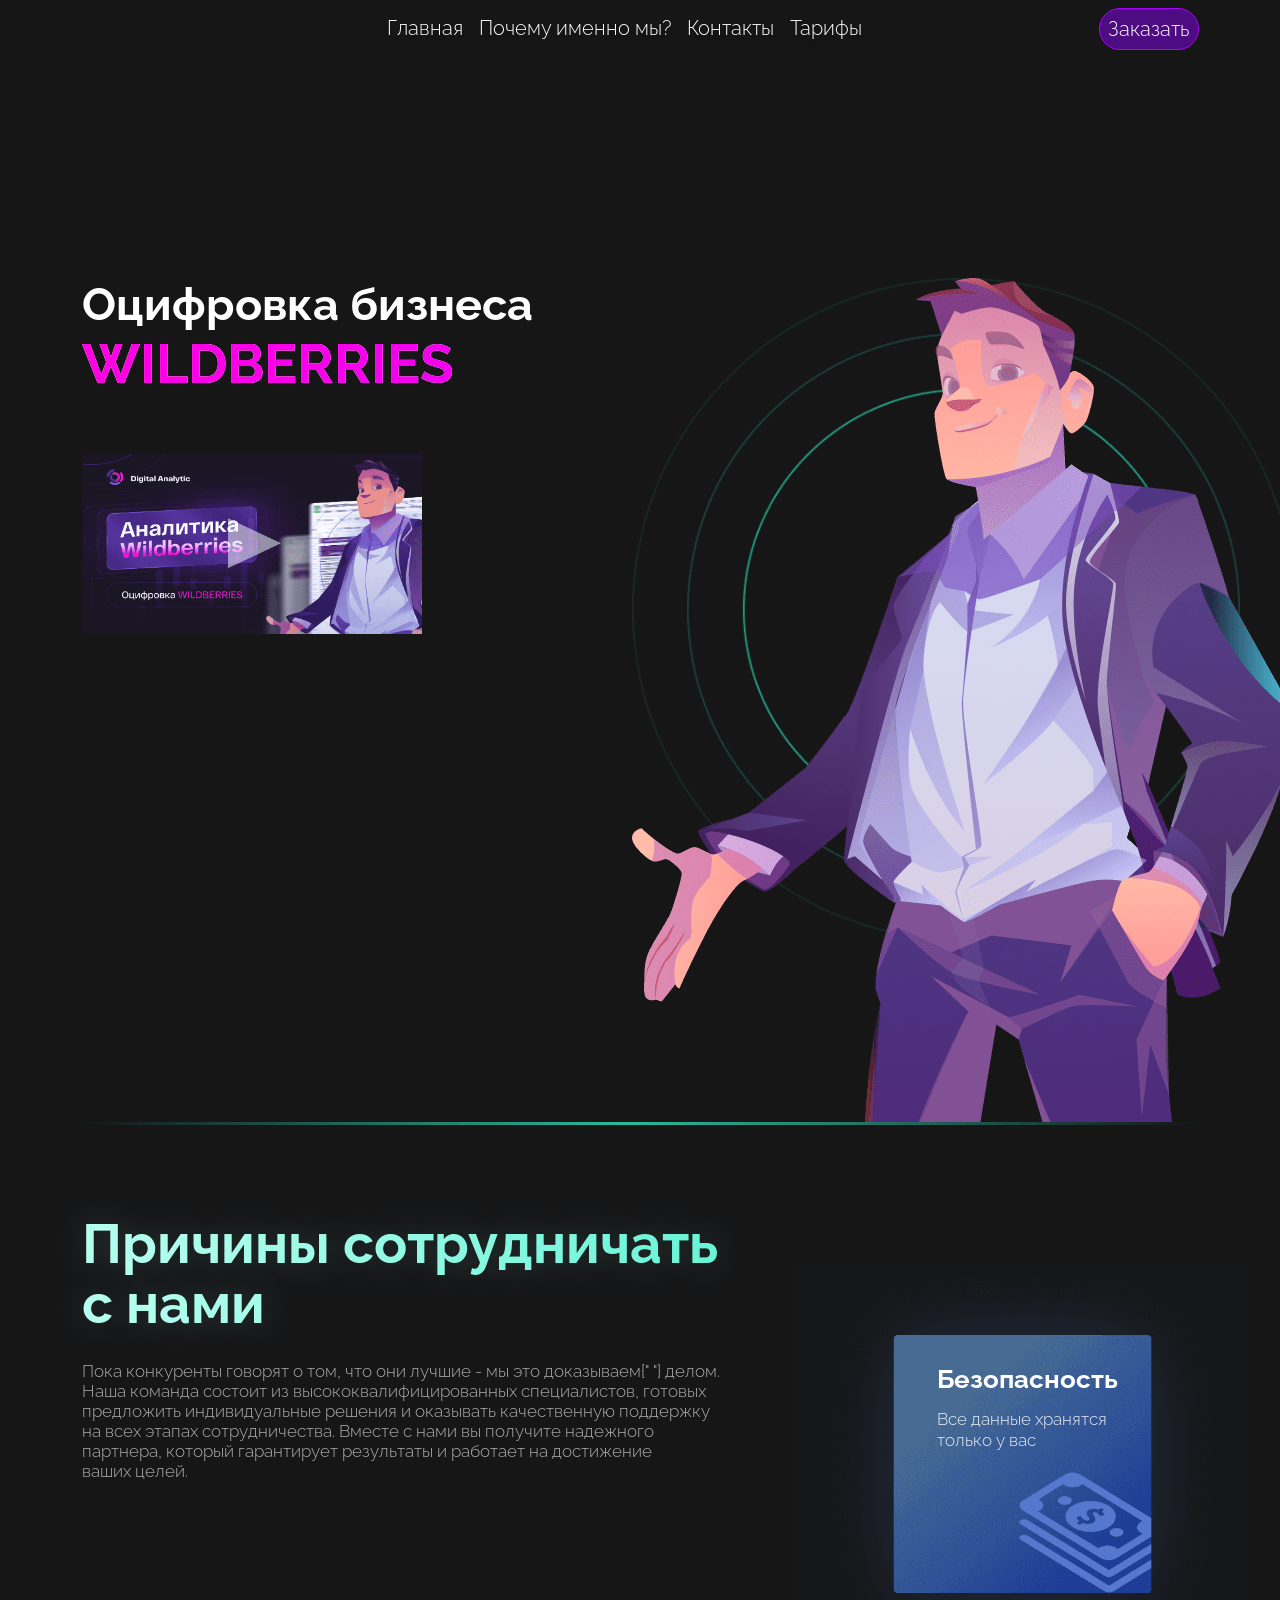
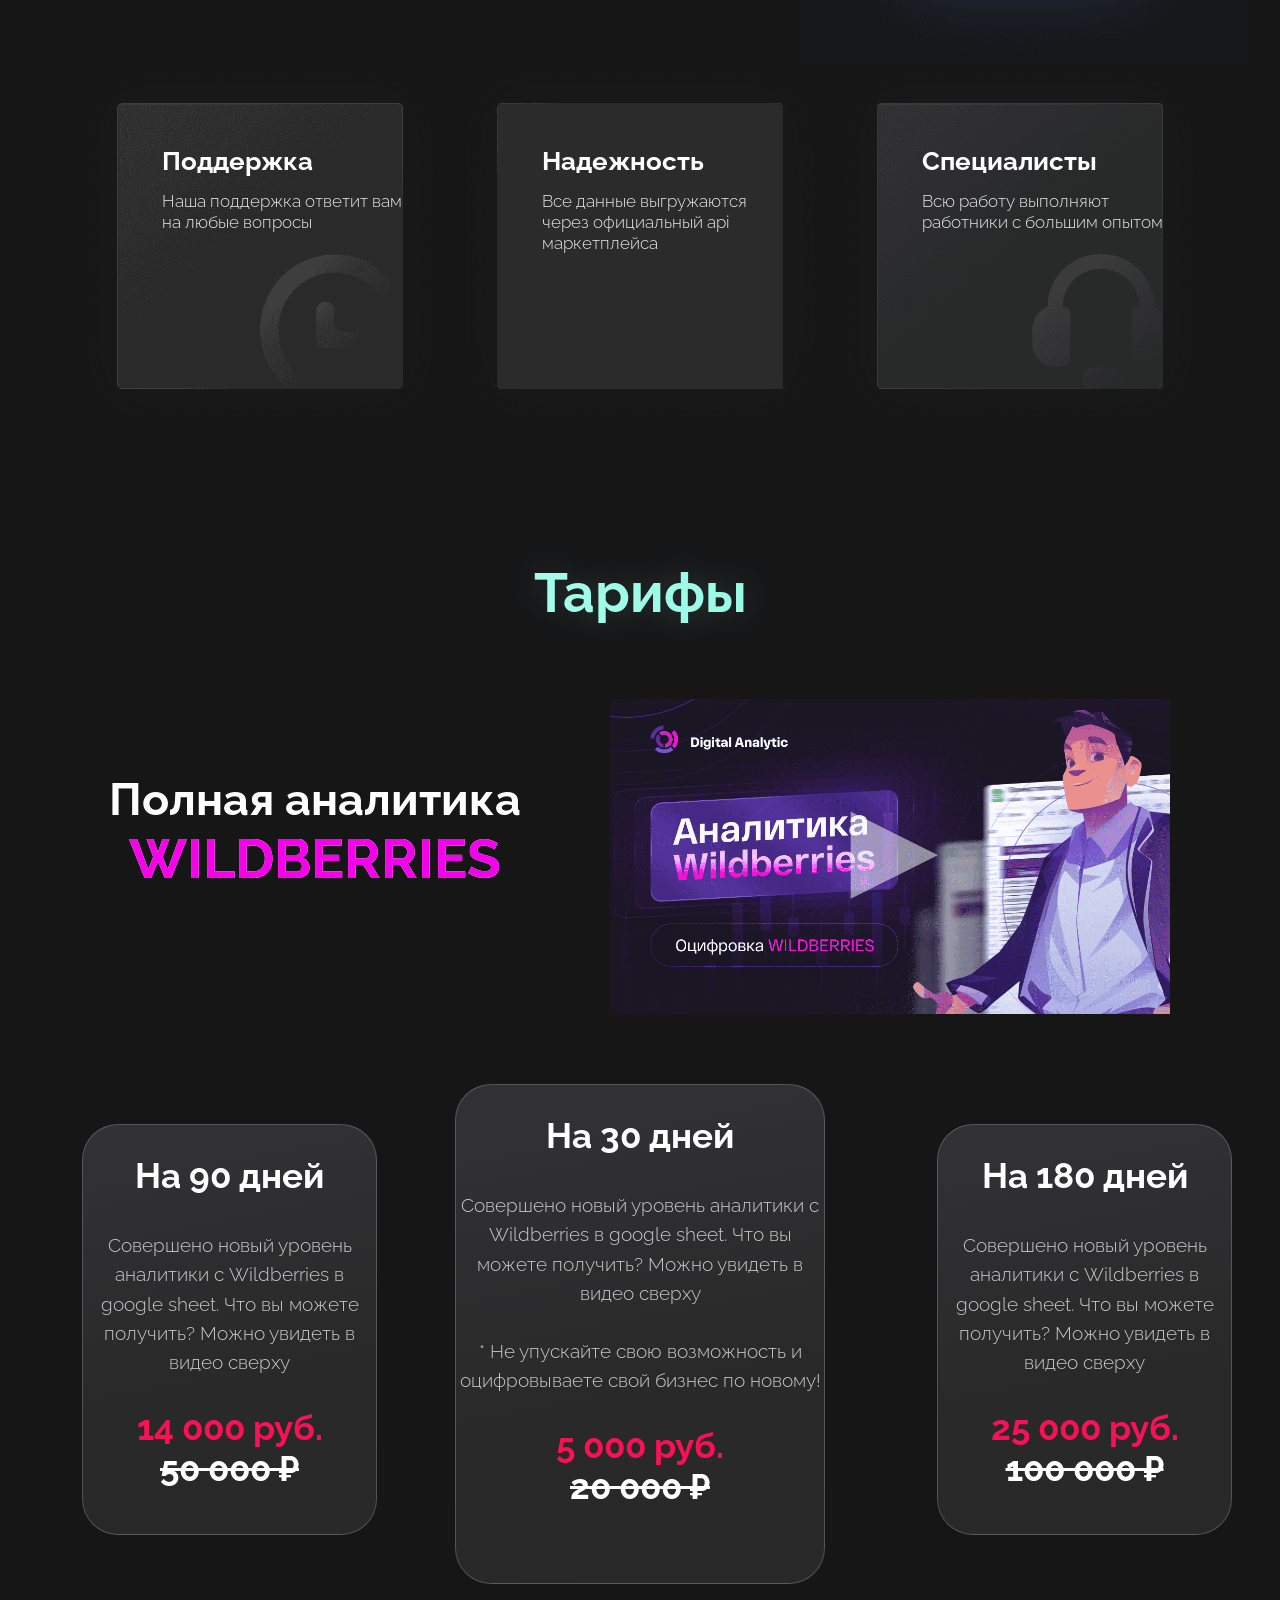
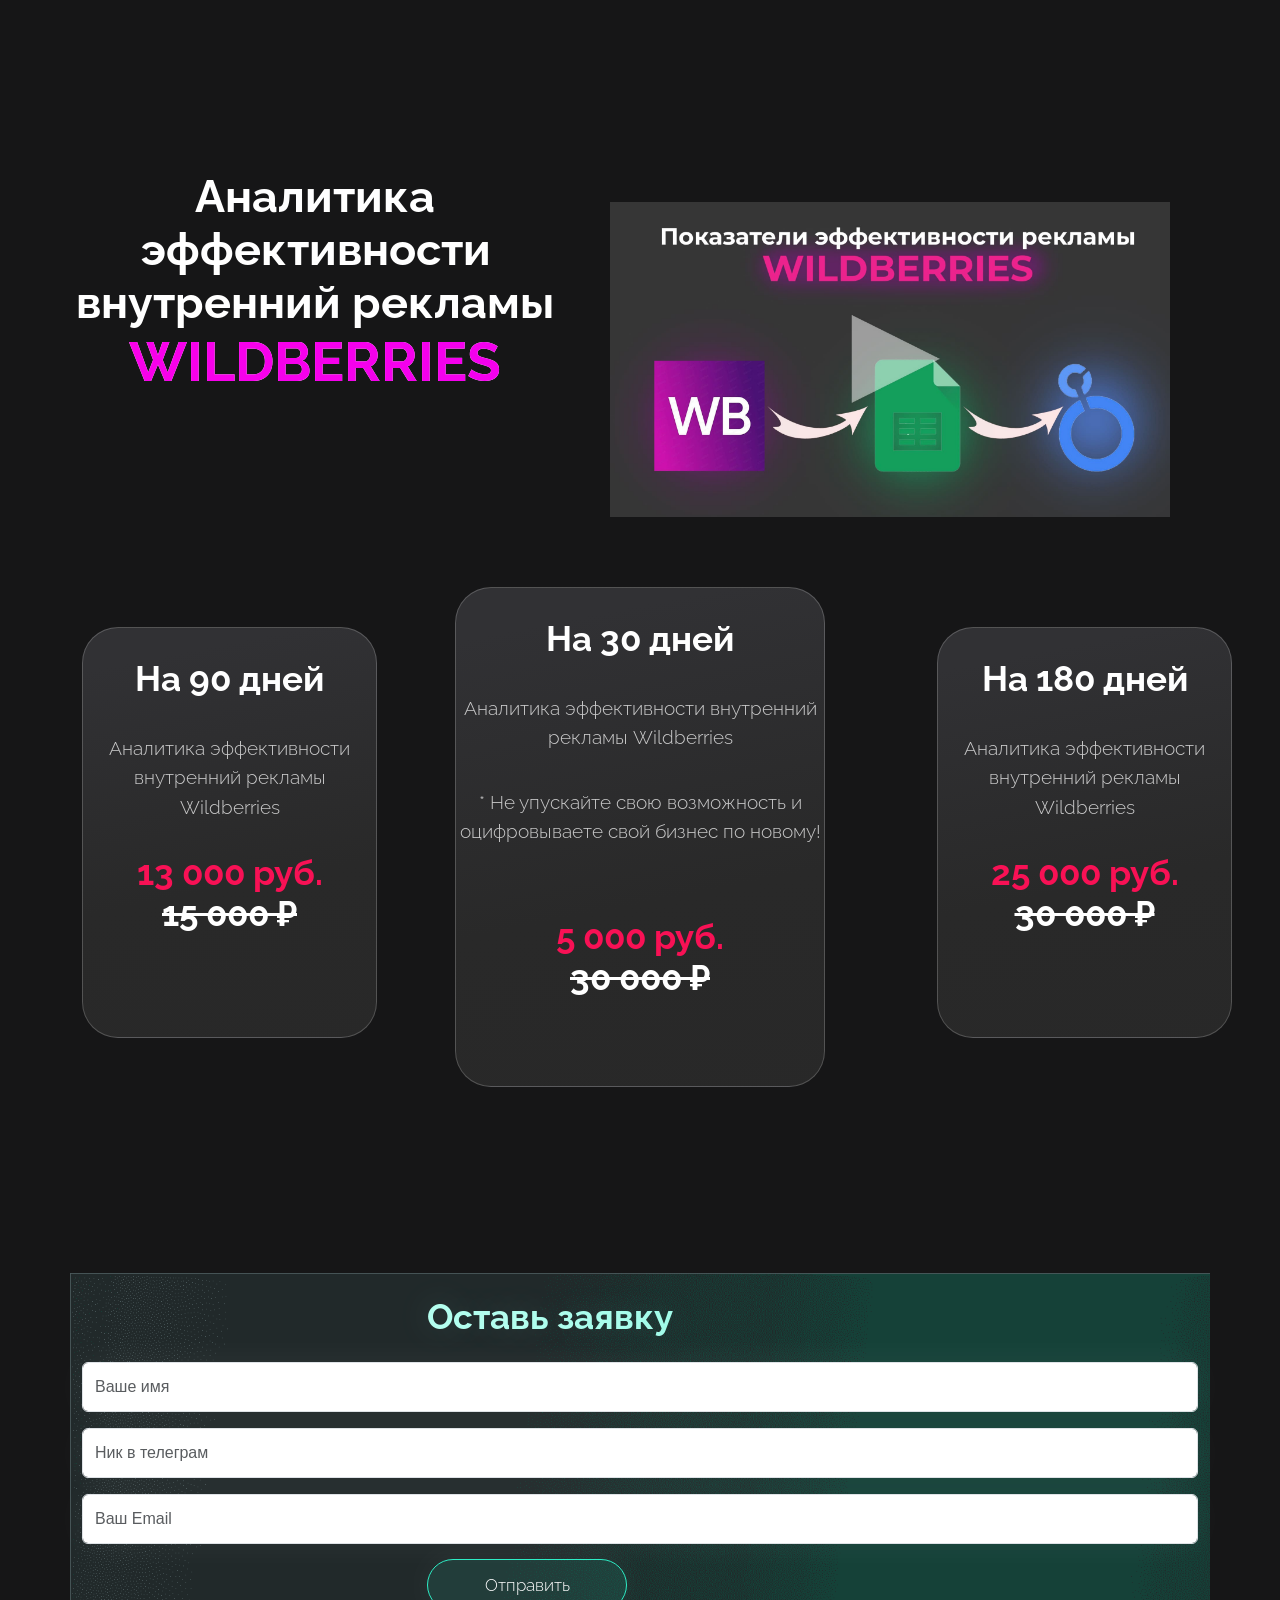
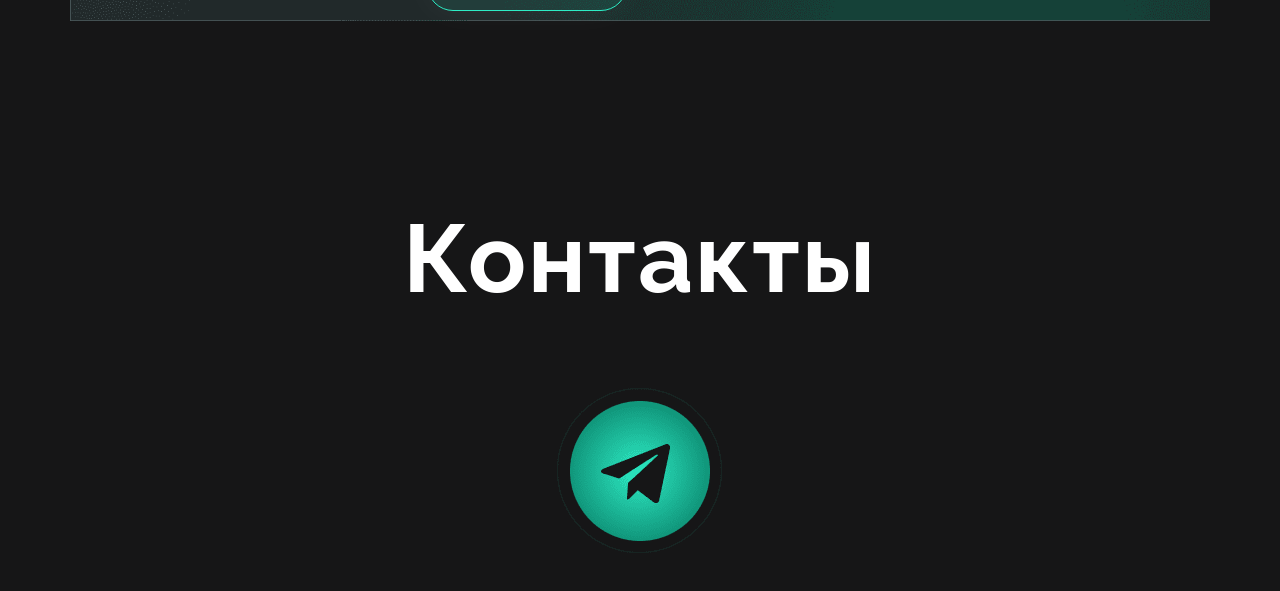
==== commit 4c57a429: "Add files via upload" ====
--- a/index.html
+++ b/index.html
@@ -214,9 +214,7 @@
                
                            </p>
                   
-                           <p type="button" class="textLink" data-bs-toggle="modal" data-bs-target="#exampleModal">
-                           Не подходит цена?
-               </p>
+                    
                
                <div class="modal fade" id="exampleModal" tabindex="-1" aria-labelledby="exampleModalLabel" aria-hidden="true">
                  <div class="modal-dialog">
@@ -299,9 +297,7 @@
                             <span class="cardTextMain"><strike>30 000 ₽</strike></span>
 
                           </p>
-                          <p type="button" class="textLink" data-bs-toggle="modal" data-bs-target="#exampleModal">
-                          Не подходит цена?
-              </p>
+                
               
               <div class="modal fade" id="exampleModal" tabindex="-1" aria-labelledby="exampleModalLabel" aria-hidden="true">
                 <div class="modal-dialog">
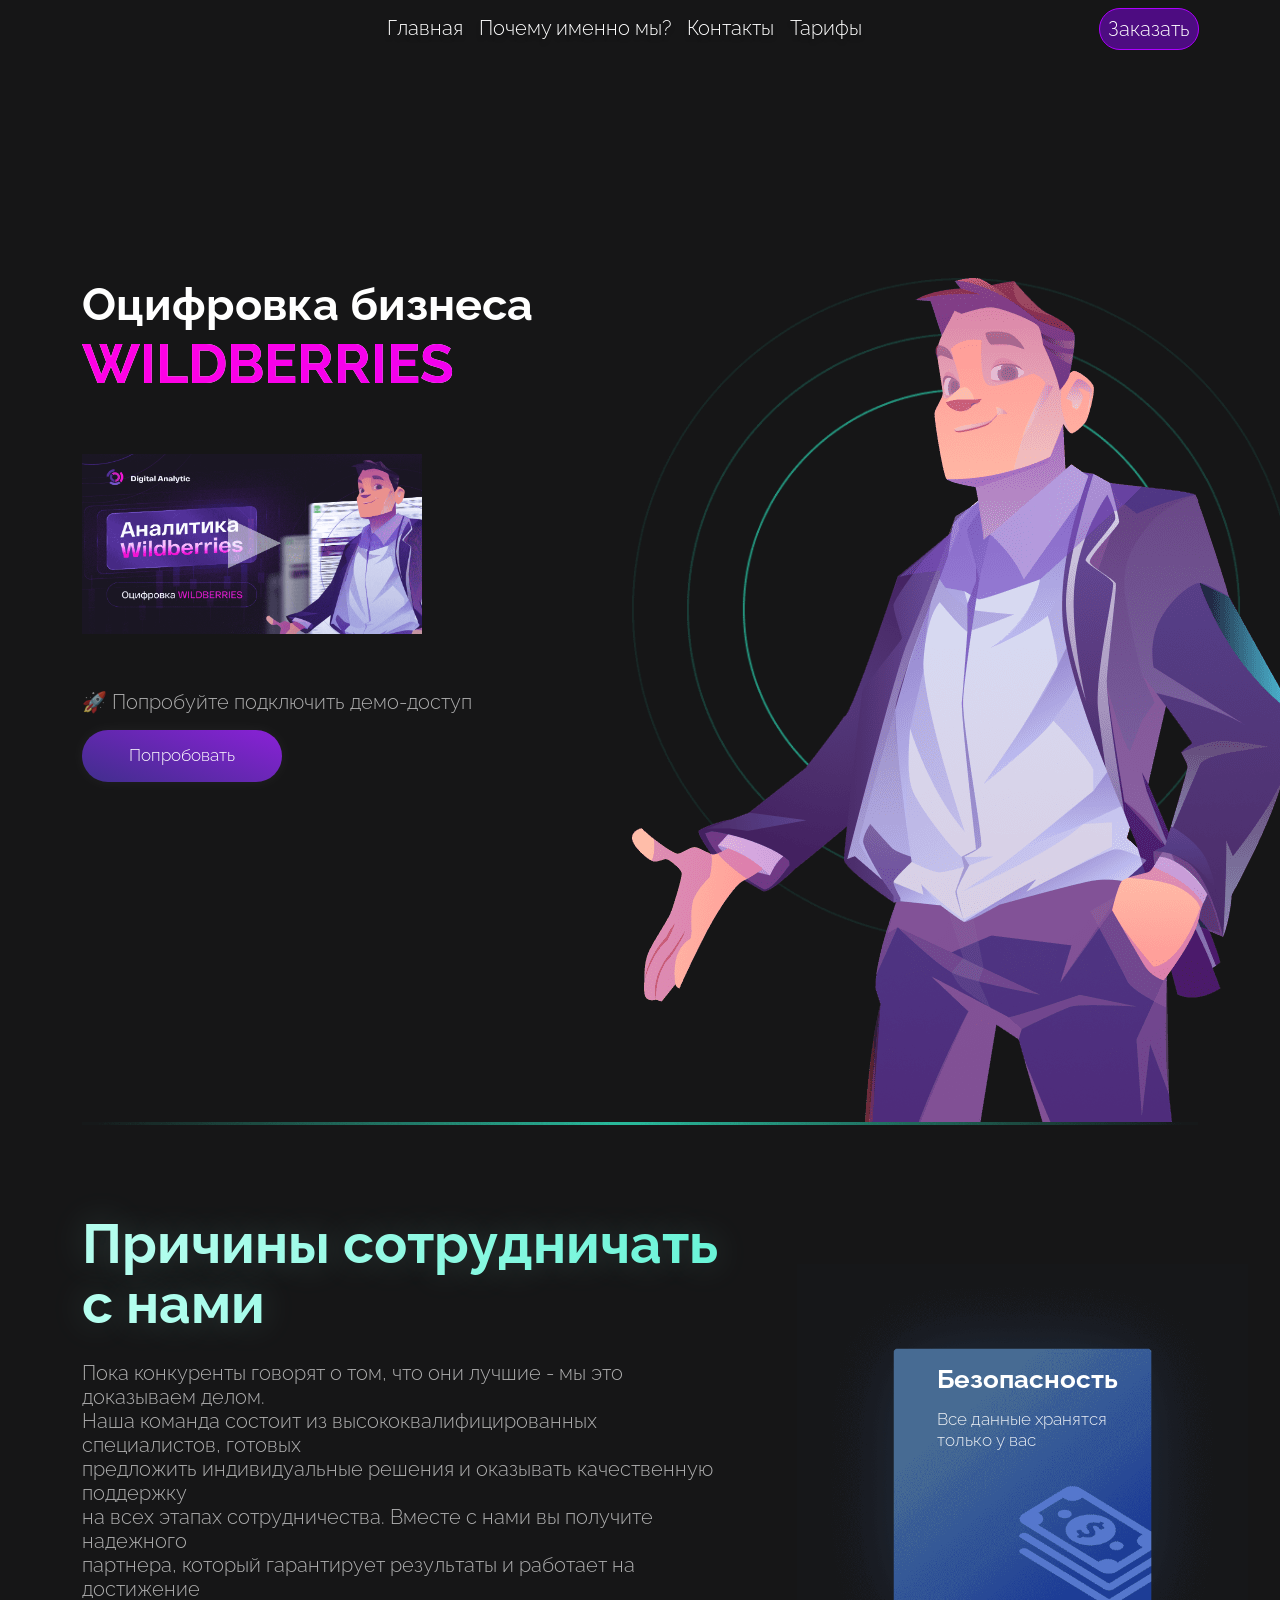
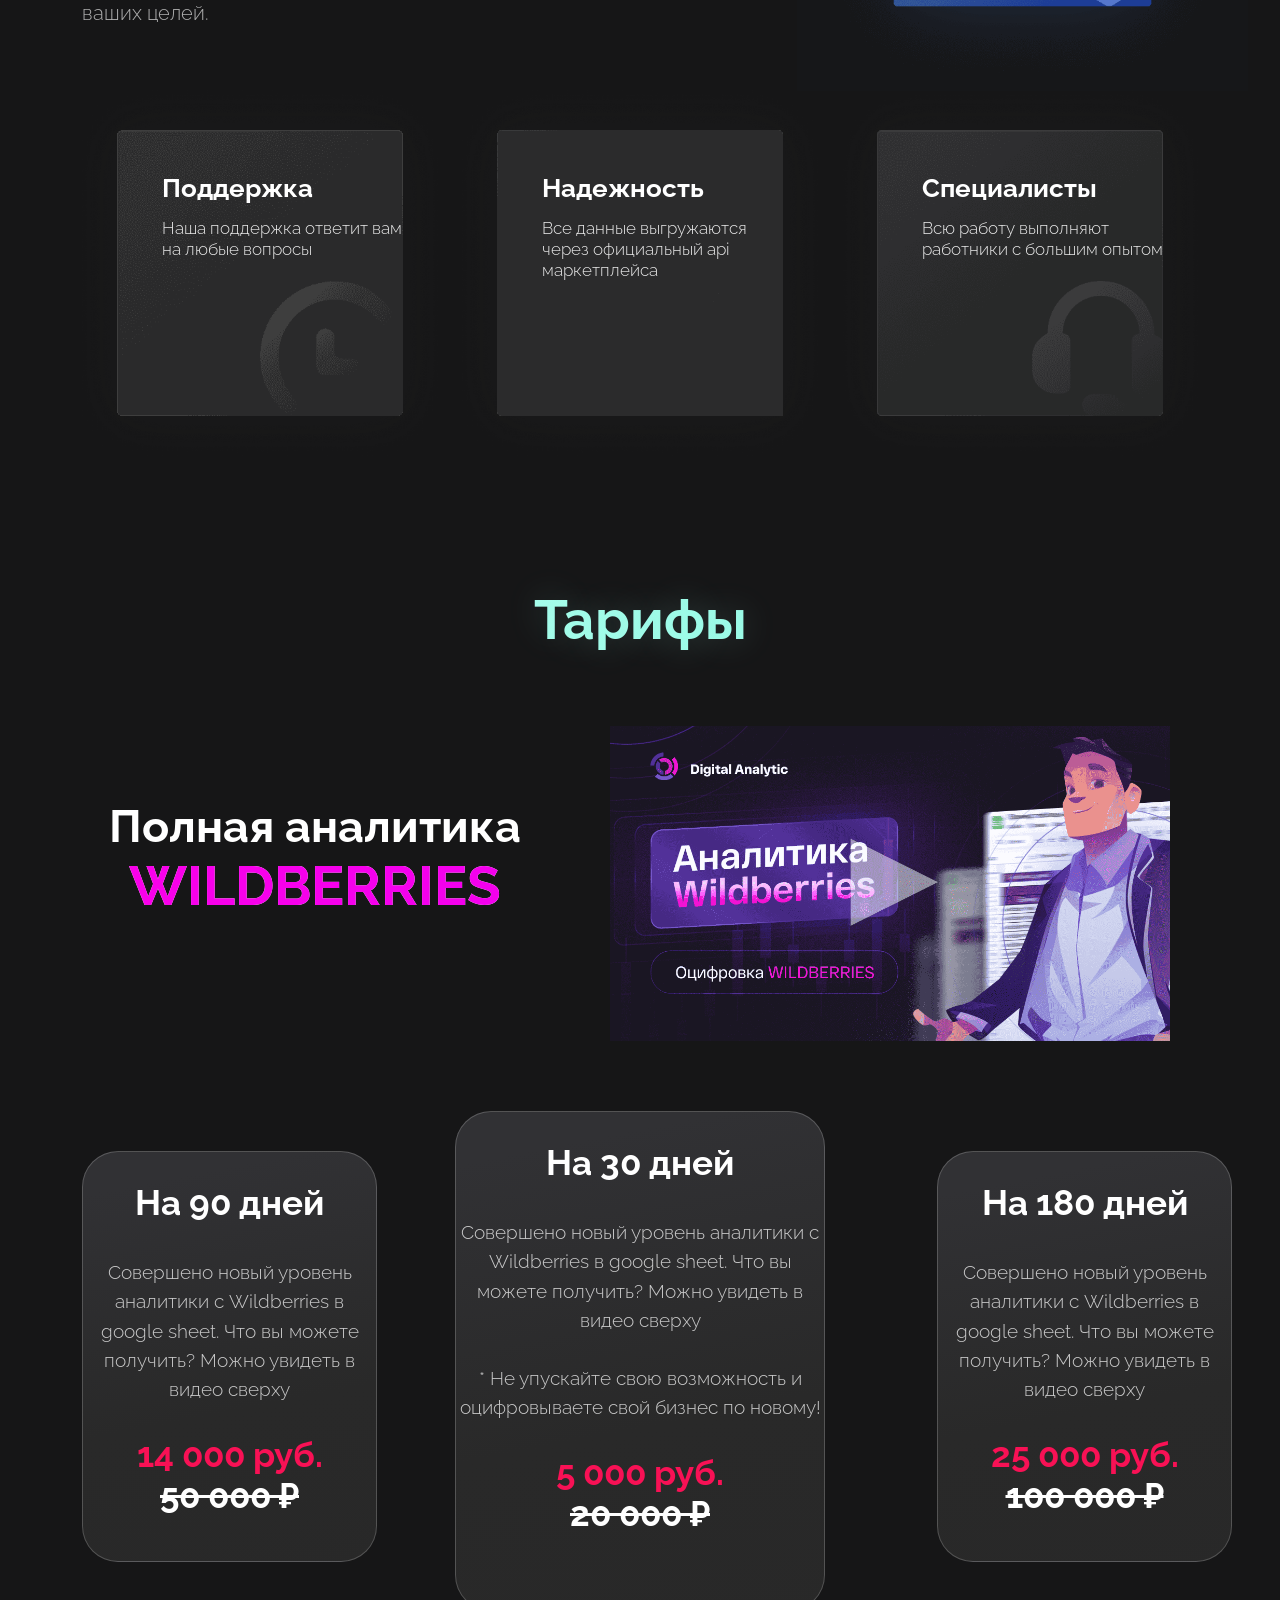
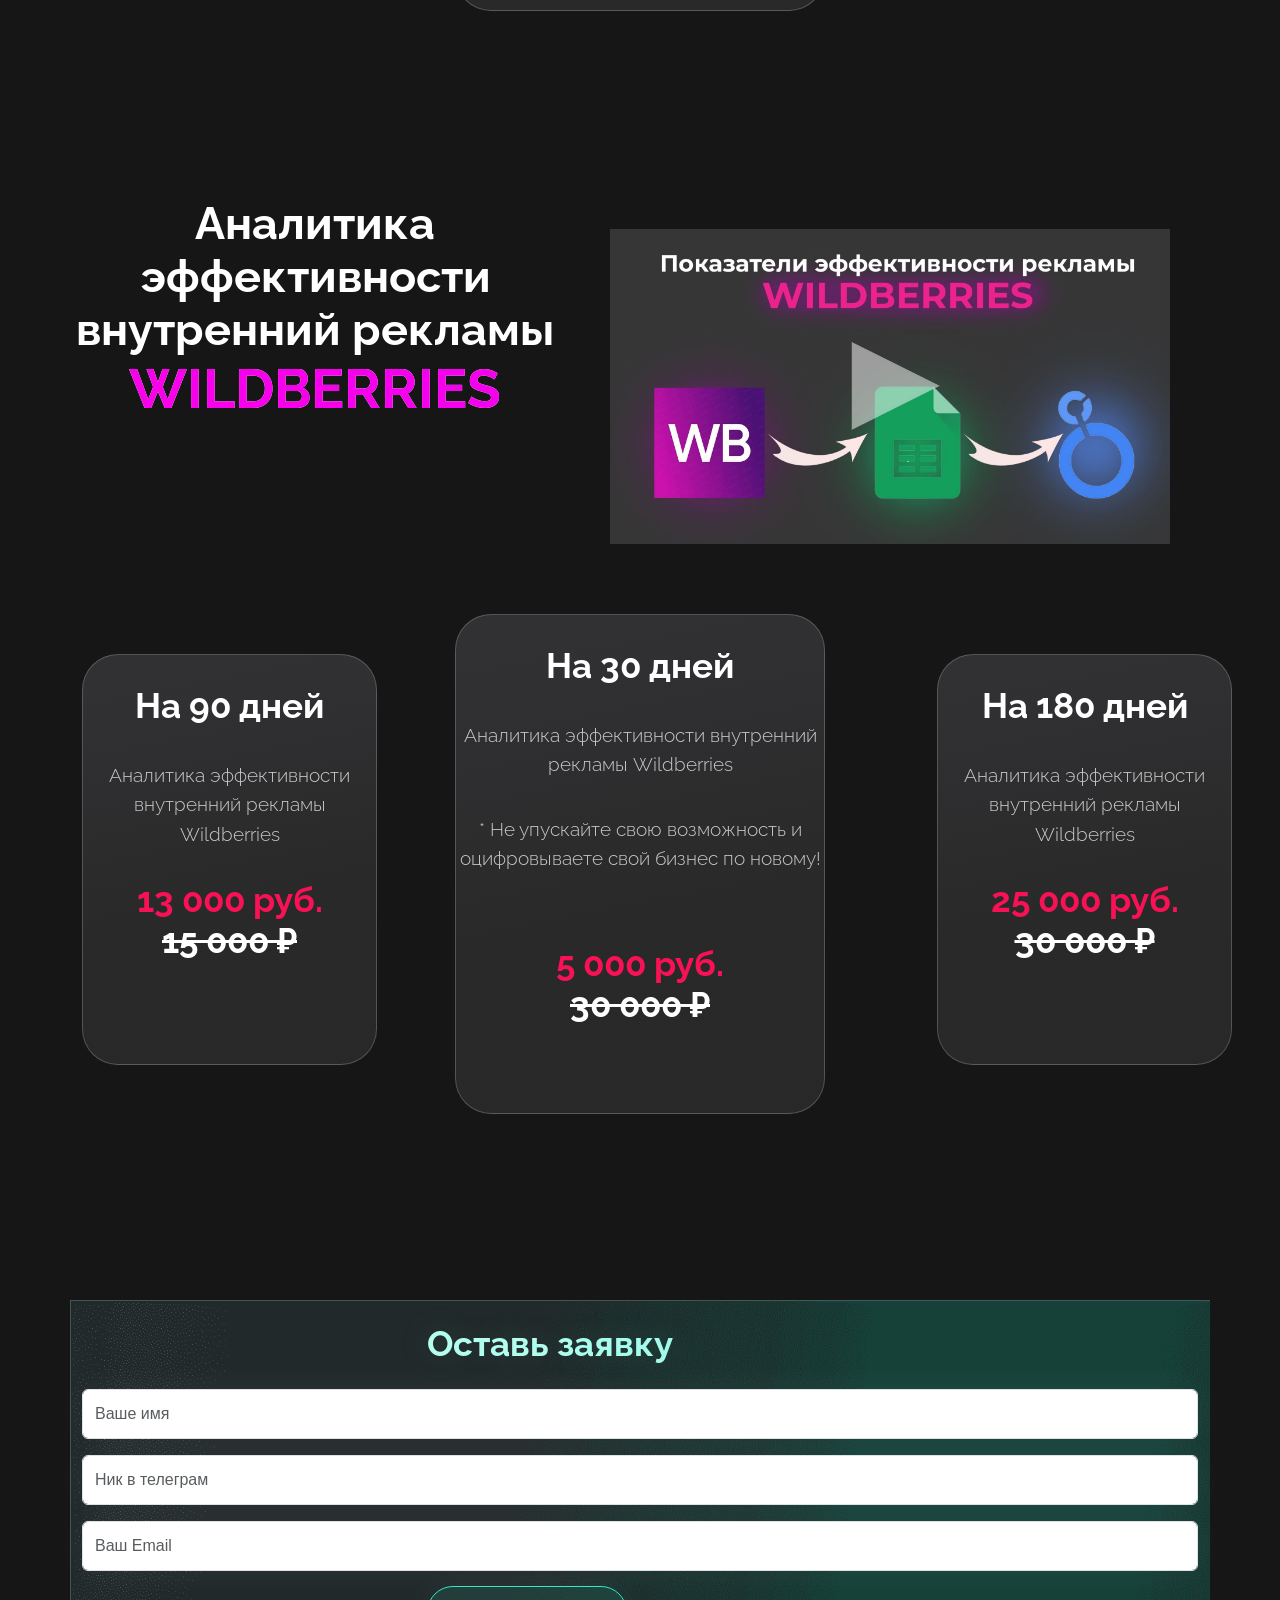
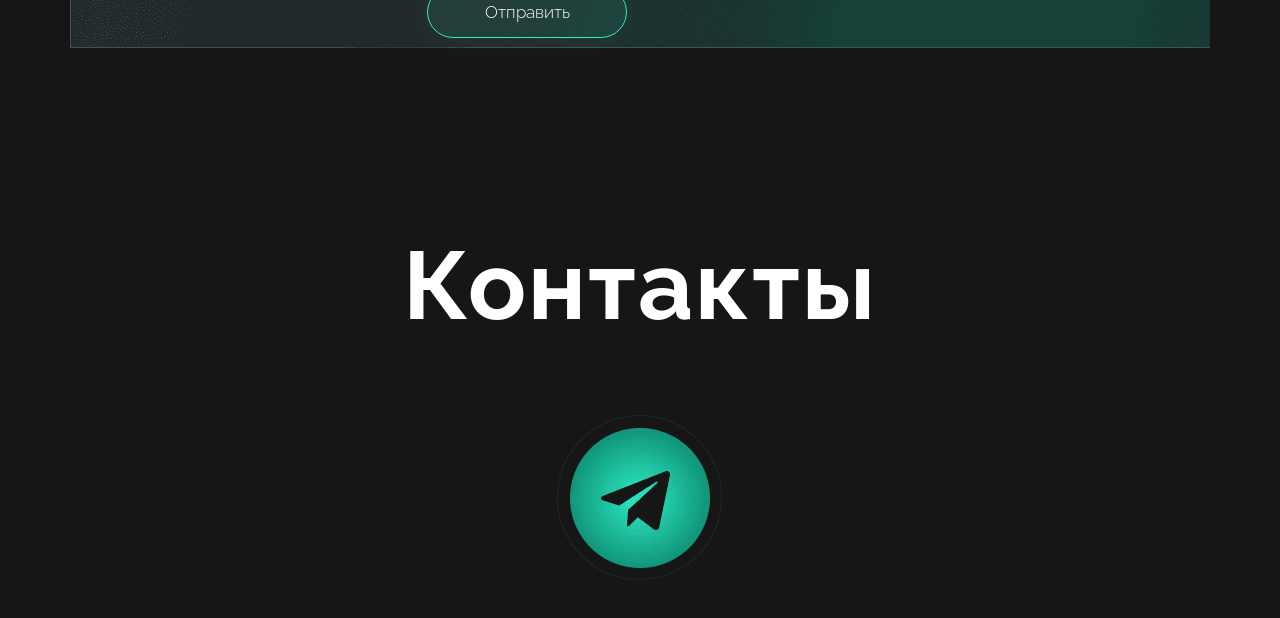
==== commit 86ee3df3: "Add files via upload" ====
--- a/index.html
+++ b/index.html
@@ -83,6 +83,12 @@
                     class="youtubeVideoMain"
                   />
                   </a>
+                  <p class="poragrafPromoTextTry">🚀 Попробуйте подключить демо-доступ</p>
+                  <a href="https://t.me/DigitalAnalytic_ru" target="_blank">
+                    <button type="button" class="tryButton">Попробовать</button>
+                  </a>
+                  
+
                 </div>
                 <div class="col-6">
                   <img
@@ -99,8 +105,7 @@
                     Причины сотрудничать <br />с нами
                   </h2>
                   <p class="poragrafPromoText">
-                    Пока конкуренты говорят о том, что они лучшие - мы это доказываем{" "}
-                    делом. 
+                    Пока конкуренты говорят о том, что они лучшие - мы это доказываем делом. 
                     <br/>
                     Наша команда состоит из высококвалифицированных специалистов, готовых
                     <br/>
--- a/index.css
+++ b/index.css
@@ -313,7 +313,16 @@
   margin-top: 26px;
   color: rgba(255, 255, 255, 0.65);
 font-family: Raleway;
-font-size: 17px;
+font-size: 20px;
+font-style: normal;
+font-weight: 400;
+line-height: normal;
+}
+.poragrafPromoTextTry{
+  margin-top: 26px;
+  color: rgba(255, 255, 255, 0.65);
+font-family: Raleway;
+font-size: 20px;
 font-style: normal;
 font-weight: 400;
 line-height: normal;
@@ -358,11 +367,28 @@
   height: 180px;
   margin-top: 50px;
   margin-left: 0px;
+  margin-bottom: 30px;
 
 }
 .youtube{
   width: 200px;
   height: 200px;
+}
+.tryButton{
+  color: #ffffff;
+  background-image: linear-gradient(0.556turn, rgba(138, 33, 215, 1) 0%, rgba(64, 46, 140, 1) 100%);
+  
+
+
+  width: 200px;
+height: 52px;
+border-radius: 41px;
+border: none;
+box-shadow: 0px 0px 15px 0px rgba(255, 255, 255, 0.05);
+
+font-family: Raleway;
+font-size: 17px;
+
 }
 @media only screen and (max-width: 1024px) {
   .mainTextOne{
@@ -404,6 +430,7 @@
     height: 180px;
     margin-top: 50px;
     margin-left: 0px;
+    margin-bottom: 10px;
 
 }
   .fonsGroup{
@@ -425,16 +452,9 @@
 background-clip: text;
 -webkit-background-clip: text;
 -webkit-text-fill-color: transparent; 
-margin-top: -800px;
+margin-top: -580px;
   }
   .poragrafPromoText{
-      margin-top: 30px;
-      color: rgba(255, 255, 255, 0.65);
-  font-family: Raleway;
-  font-size: 17px;
-  font-style: normal;
-  font-weight: 400;
-  line-height: normal;
   }
   .CardOne{
 
@@ -460,7 +480,7 @@
       background-size: cover;
       height: 279px;
       width: 279px;
-      margin-top: -800px;
+      margin-top: -650px;
   }
   .CardThree{
     position: absolute;
@@ -473,7 +493,7 @@
       background-size: cover;
       height: 279px;
       width: 279px;
-      margin-top: -550px;
+      margin-top: -400px;
   }
   
   .CardFour{
@@ -487,7 +507,7 @@
       background-size: cover;
       height: 279px;
       width: 279px;
-      margin-top: -300px;
+      margin-top: -150px;
   }
   
   .textCardOneP {
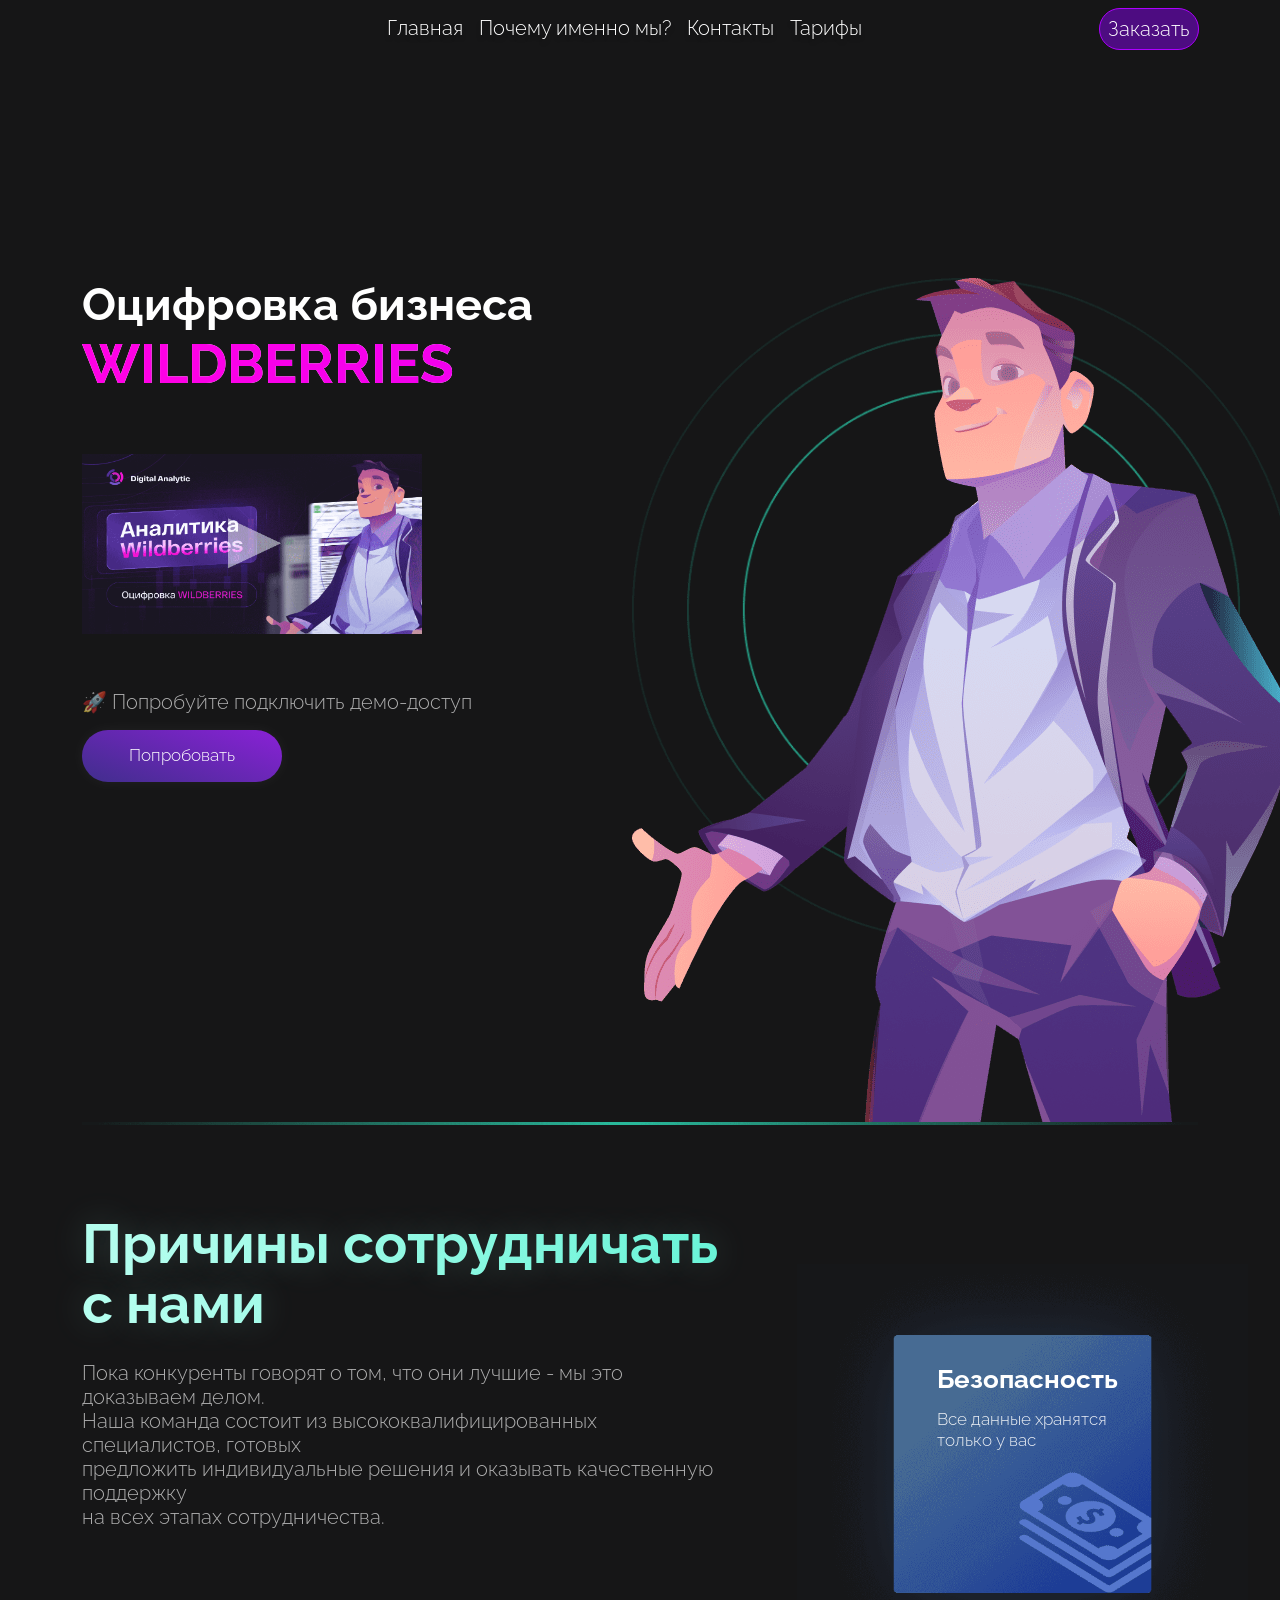
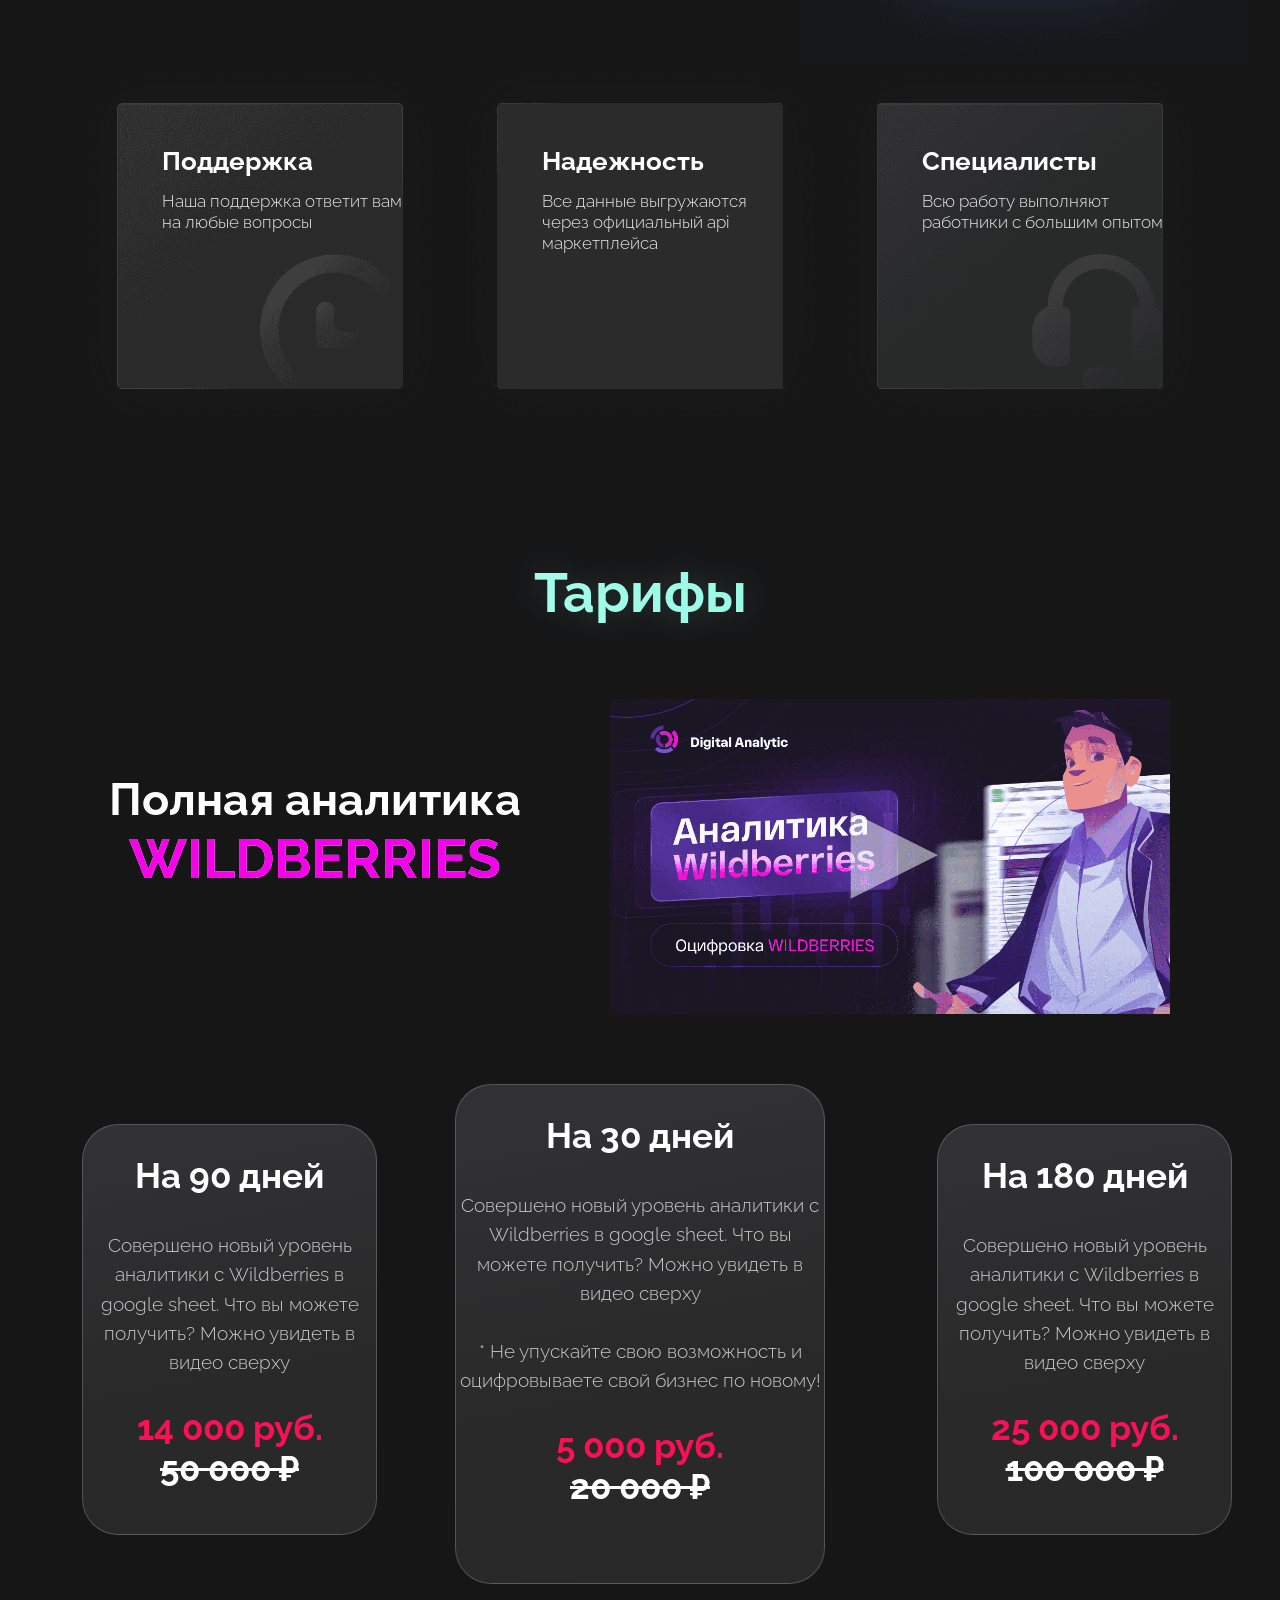
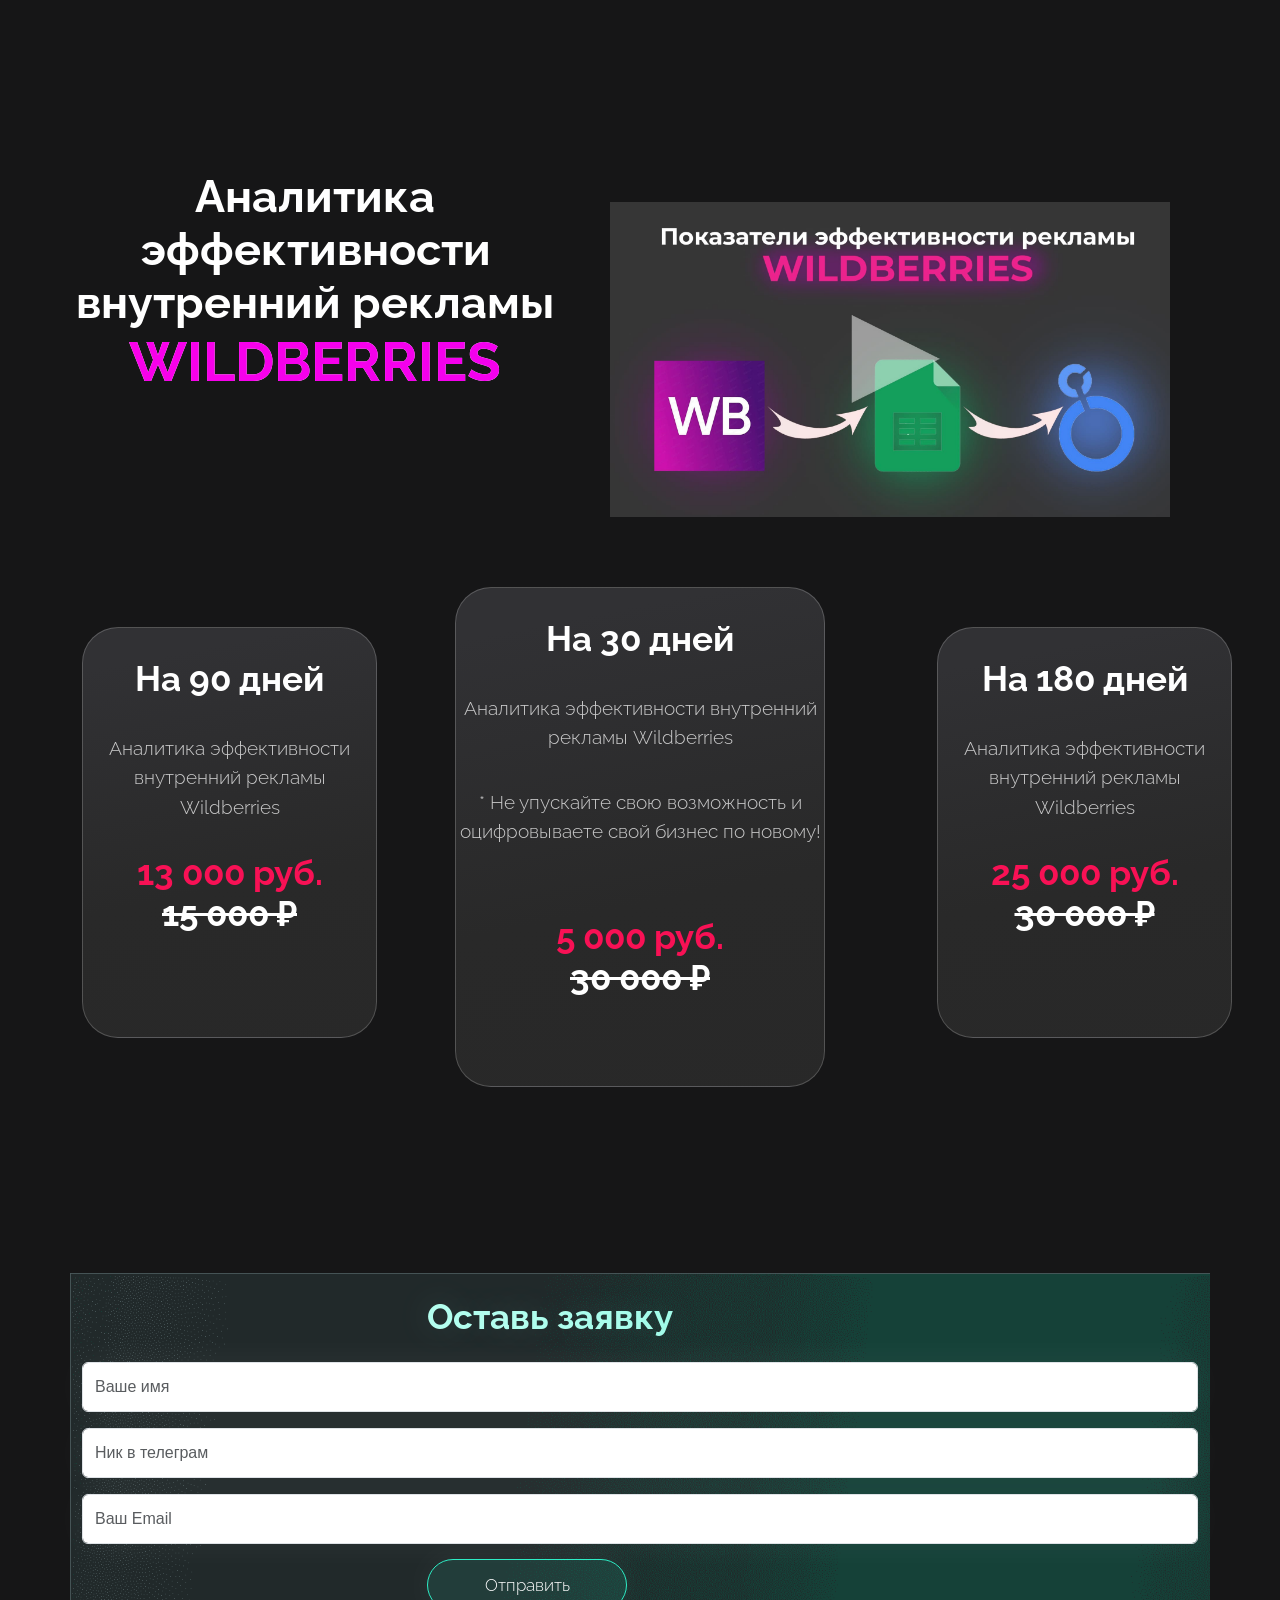
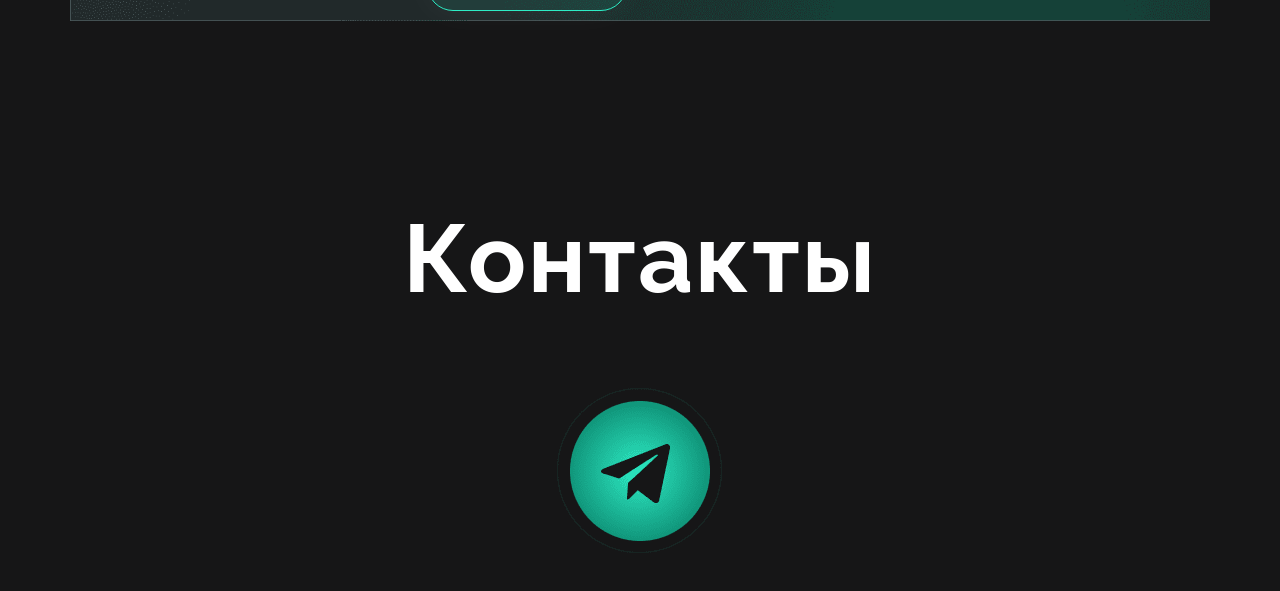
==== commit 4854369a: "Add files via upload" ====
--- a/index.html
+++ b/index.html
@@ -37,7 +37,7 @@
             <div class="col-3">
             </div>
             <div class="col-9">
-            <nav class="navbar navbar-expand-lg ">
+            <!-- <nav class="navbar navbar-expand-lg ">
        <div class="container-fluid">
         <button class="navbar-toggler" type="button" data-bs-toggle="collapse" data-bs-target="#navbarNavAltMarkup" aria-controls="navbarNavAltMarkup" aria-expanded="false" aria-label="Toggle navigation">
           <span class="navbar-toggler-icon"></span>
@@ -66,7 +66,44 @@
            </ul>
          </div>
        </div>
-     </nav>
+     </nav> -->
+     <div class="navbarPhone">
+     <nav class="navbar navbar-expand-lg ">
+      <div class="container-fluid">
+        <button class="navbar-toggler" type="button" data-bs-toggle="collapse" data-bs-target="#navbarSupportedContent" aria-controls="navbarSupportedContent" aria-expanded="false" aria-label="Toggle navigation">
+          <span class="navbar-toggler-icon"></span>
+        </button>
+        <div class="collapse navbar-collapse" id="navbarSupportedContent">
+          <ul class="navbar-nav me-auto mb-2 mb-lg-0">
+            <li class="nav-item headerTextNav">
+              <a class="nav-link active text-white" aria-current="page" href="#main">Главная</a>
+            </li>
+            <li class="nav-item headerTextNav">
+              <a class="nav-link active text-white" aria-current="page" href="#description">Почему именно мы?</a>
+            </li>
+            <li class="nav-item headerTextNav">
+              <a class="nav-link active text-white" aria-current="page" href="#contacts">Контакты</a>
+            </li>
+    
+            <li class="nav-item headerTextNav">
+              <a class="nav-link active text-white" aria-current="page" href="#rates">Тарифы</a>
+            </li>
+    
+          <li class="nav-item headerTextNavButton ">
+              <a class="nav-link active text-white" aria-current="page" href="#order">Заказать
+              </a>
+            </li>
+
+            <li class="nav-item headerTextNav navNone">
+              <a class="nav-link active text-white" aria-current="page" href="#order">Заказать
+              </a>
+            </li>
+        
+
+        </div>
+      </div>
+    </nav>
+  </div>
             </div>
            </header>
            <main>
@@ -111,11 +148,7 @@
                     <br/>
                      предложить индивидуальные решения и оказывать качественную поддержку 
                      <br/>
-                     на всех этапах сотрудничества. Вместе с нами вы получите надежного
-                     <br/>
-                      партнера, который гарантирует результаты и работает на достижение 
-                      <br/>
-                      ваших целей.
+                     на всех этапах сотрудничества. 
                   </p>
                   <div >
                   </div>
@@ -402,6 +435,9 @@
 <link rel="stylesheet" href="index.css">
 <link rel="stylesheet" href="bootstrap/bootstrap.css">
 
+
+<!-- <script src="https://cdn.jsdelivr.net/npm/bootstrap@5.3.3/dist/js/bootstrap.bundle.min.js" integrity="sha384-YvpcrYf0tY3lHB60NNkmXc5s9fDVZLESaAA55NDzOxhy9GkcIdslK1eN7N6jIeHz" crossorigin="anonymous"></script> -->
+<script src="bootstrap/bootstrap.min.js"></script>
 <script src="index.js"></script>
 
 <!-- Yandex.Metrika counter -->
@@ -421,5 +457,4 @@
 <noscript><div><img src="https://mc.yandex.ru/watch/96711963" style="position:absolute; left:-9999px;" alt="" /></div></noscript>
 <!-- /Yandex.Metrika counter -->
 
-
 </html>
--- a/index.css
+++ b/index.css
@@ -76,6 +76,9 @@
 
 /* header */
 
+.navbarPhone{
+  left: 0px;
+}
 .purple {
   background-color: #161617;
   border: none; 
@@ -110,9 +113,19 @@
 
 margin-left: 229px
 }
-
+.navNone {
+  display: none;
+}
 
 @media only screen and (max-width: 1024px) {
+  .navNone {
+    display: block;
+  }
+  .navbarPhone{
+    margin-left: -100px;
+    margin-bottom: 15px;
+    margin-top: 15px;
+  }
   .headerTextNavButton{
     /* color: #FFF;
   font-family: Raleway;
@@ -136,10 +149,10 @@
     outline: none;
     margin-left: -100px; */
     
-    display: none;
+    /* display: none; */
   }
   .navbar-toggler {
-    display: none;
+    /* display: none; */
   }
 }
 
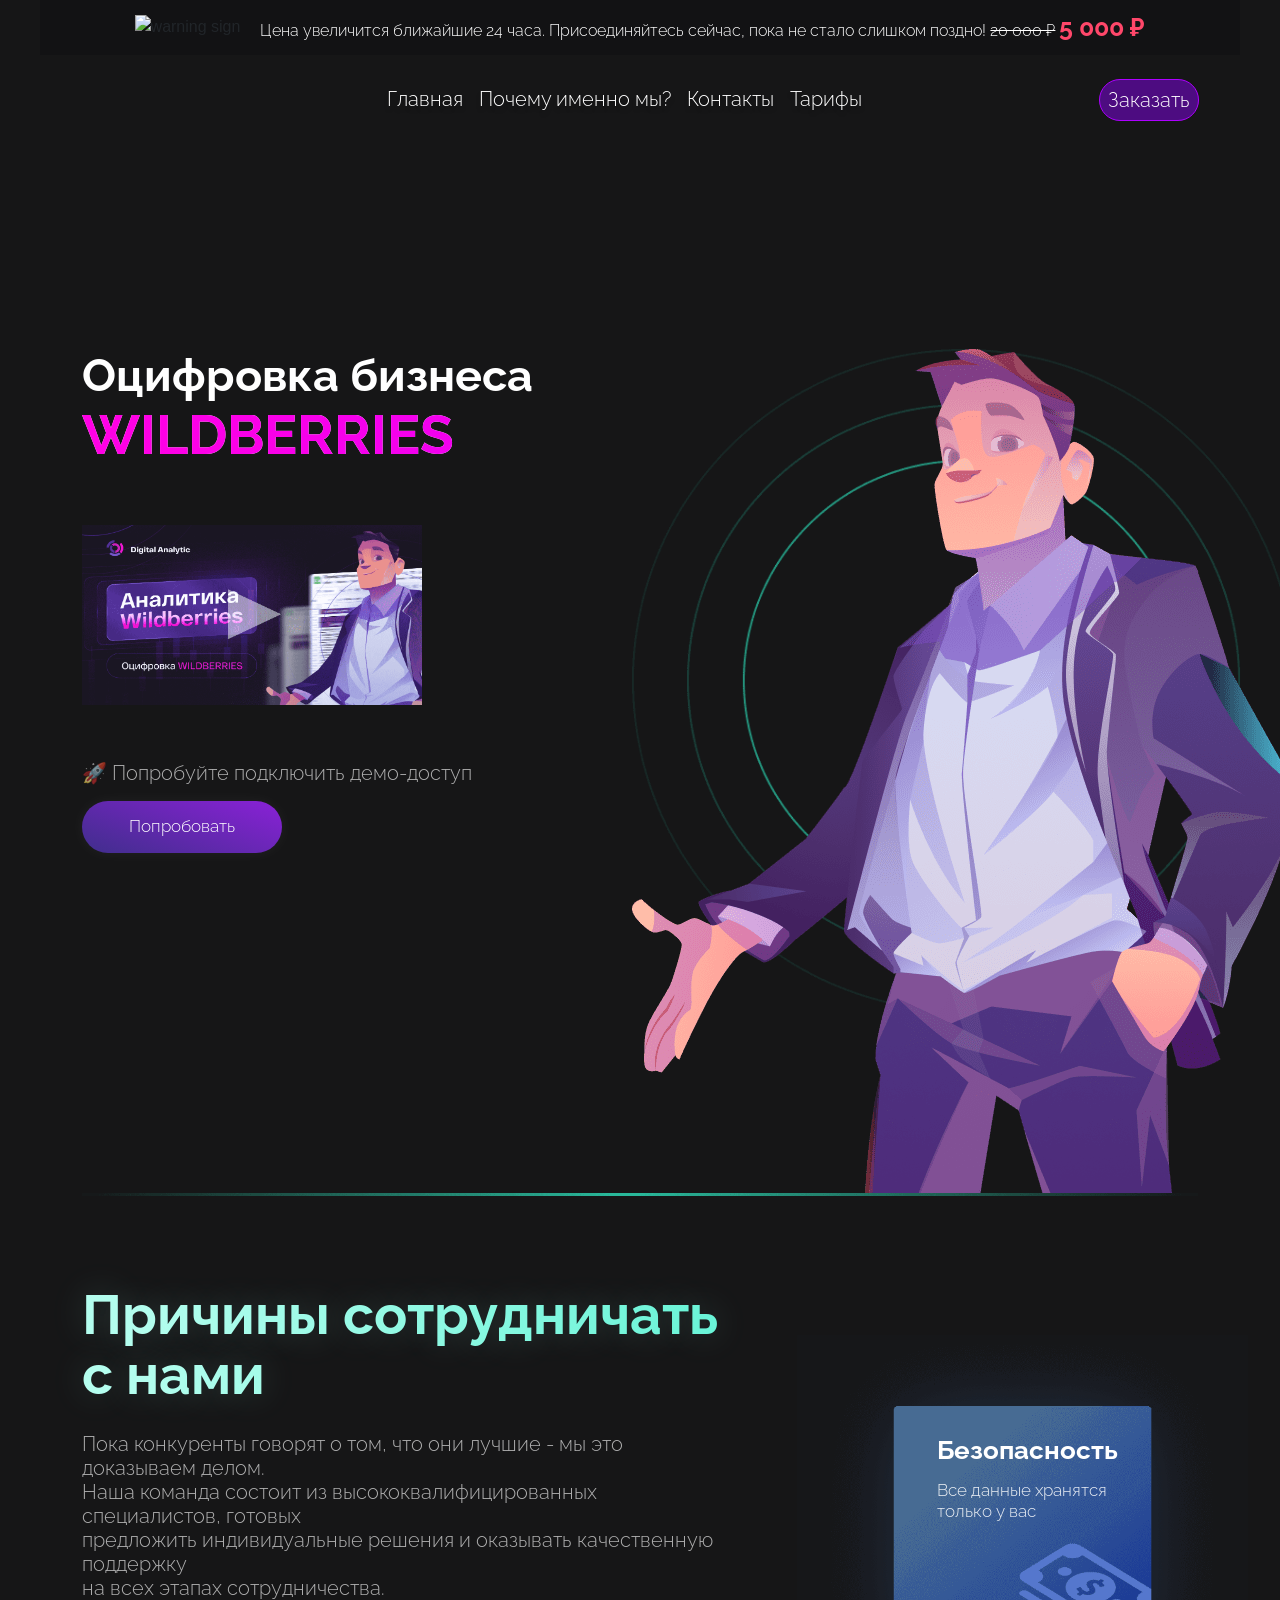
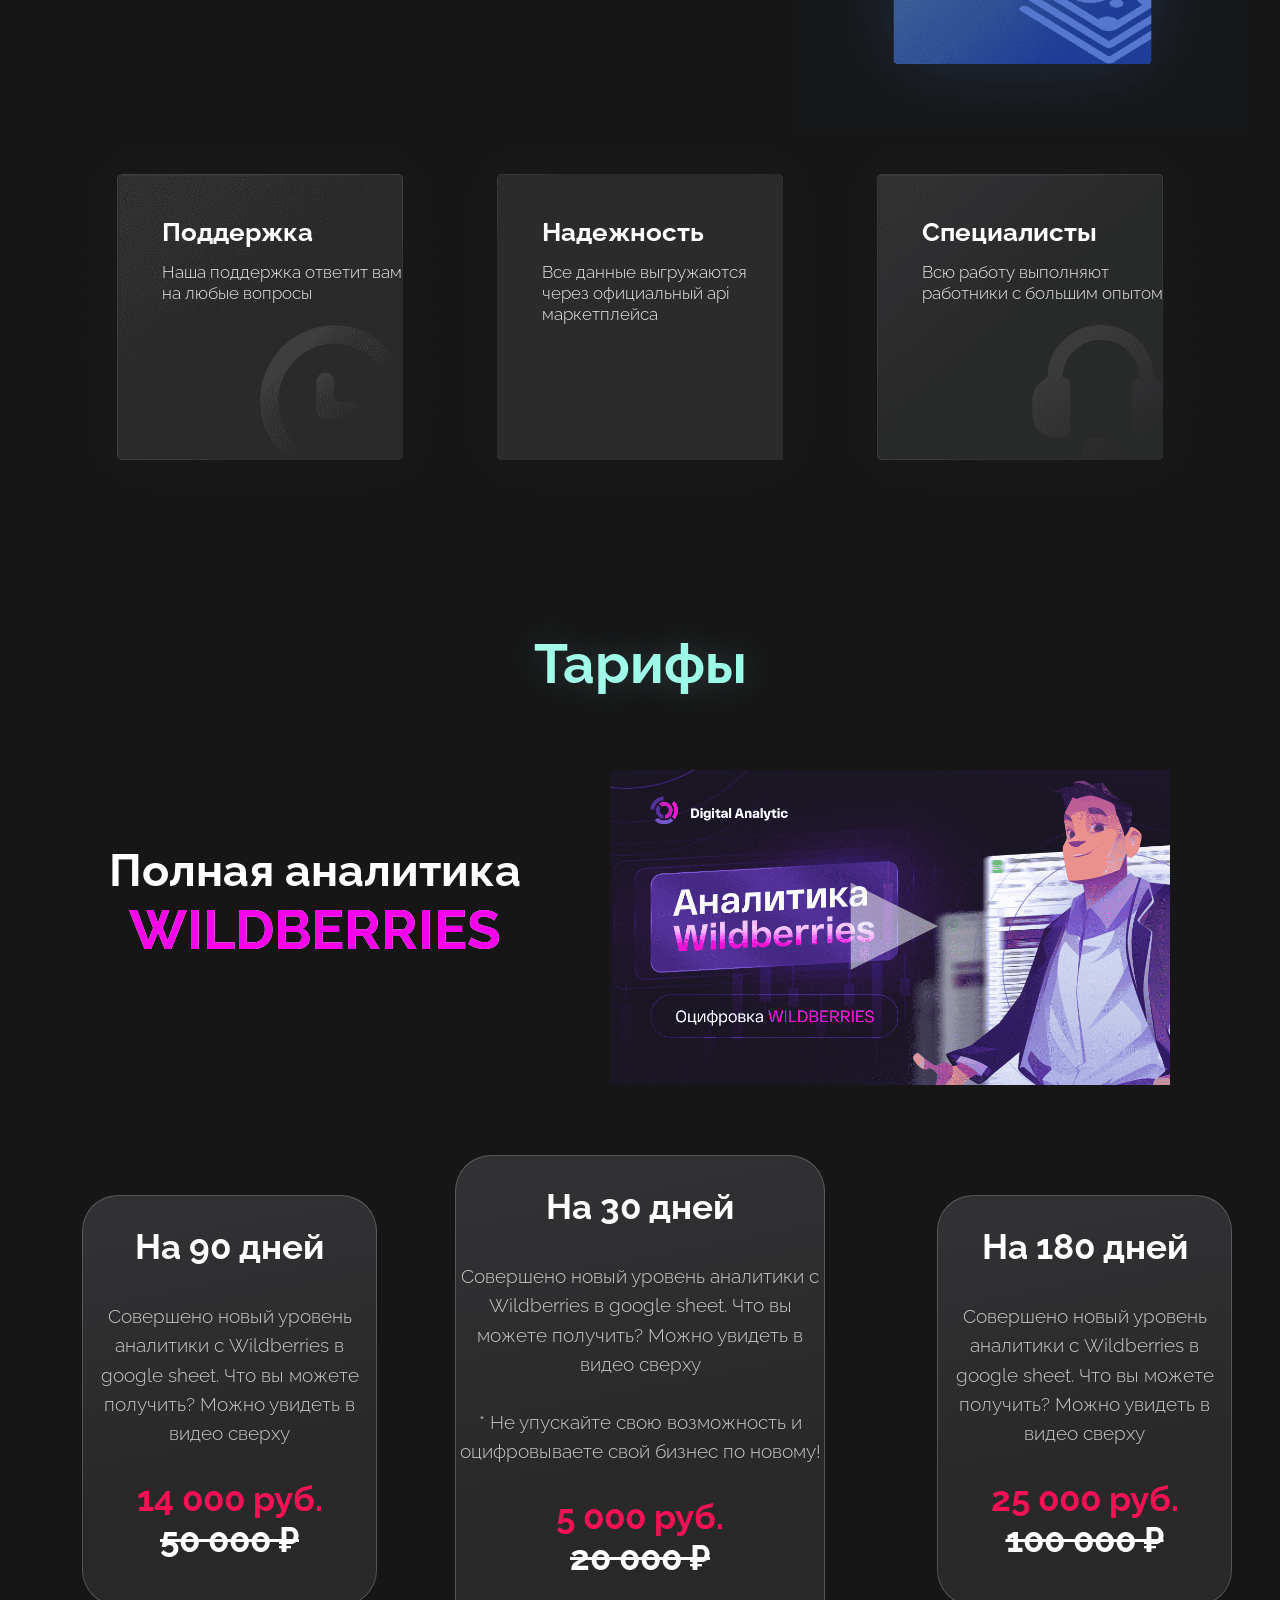
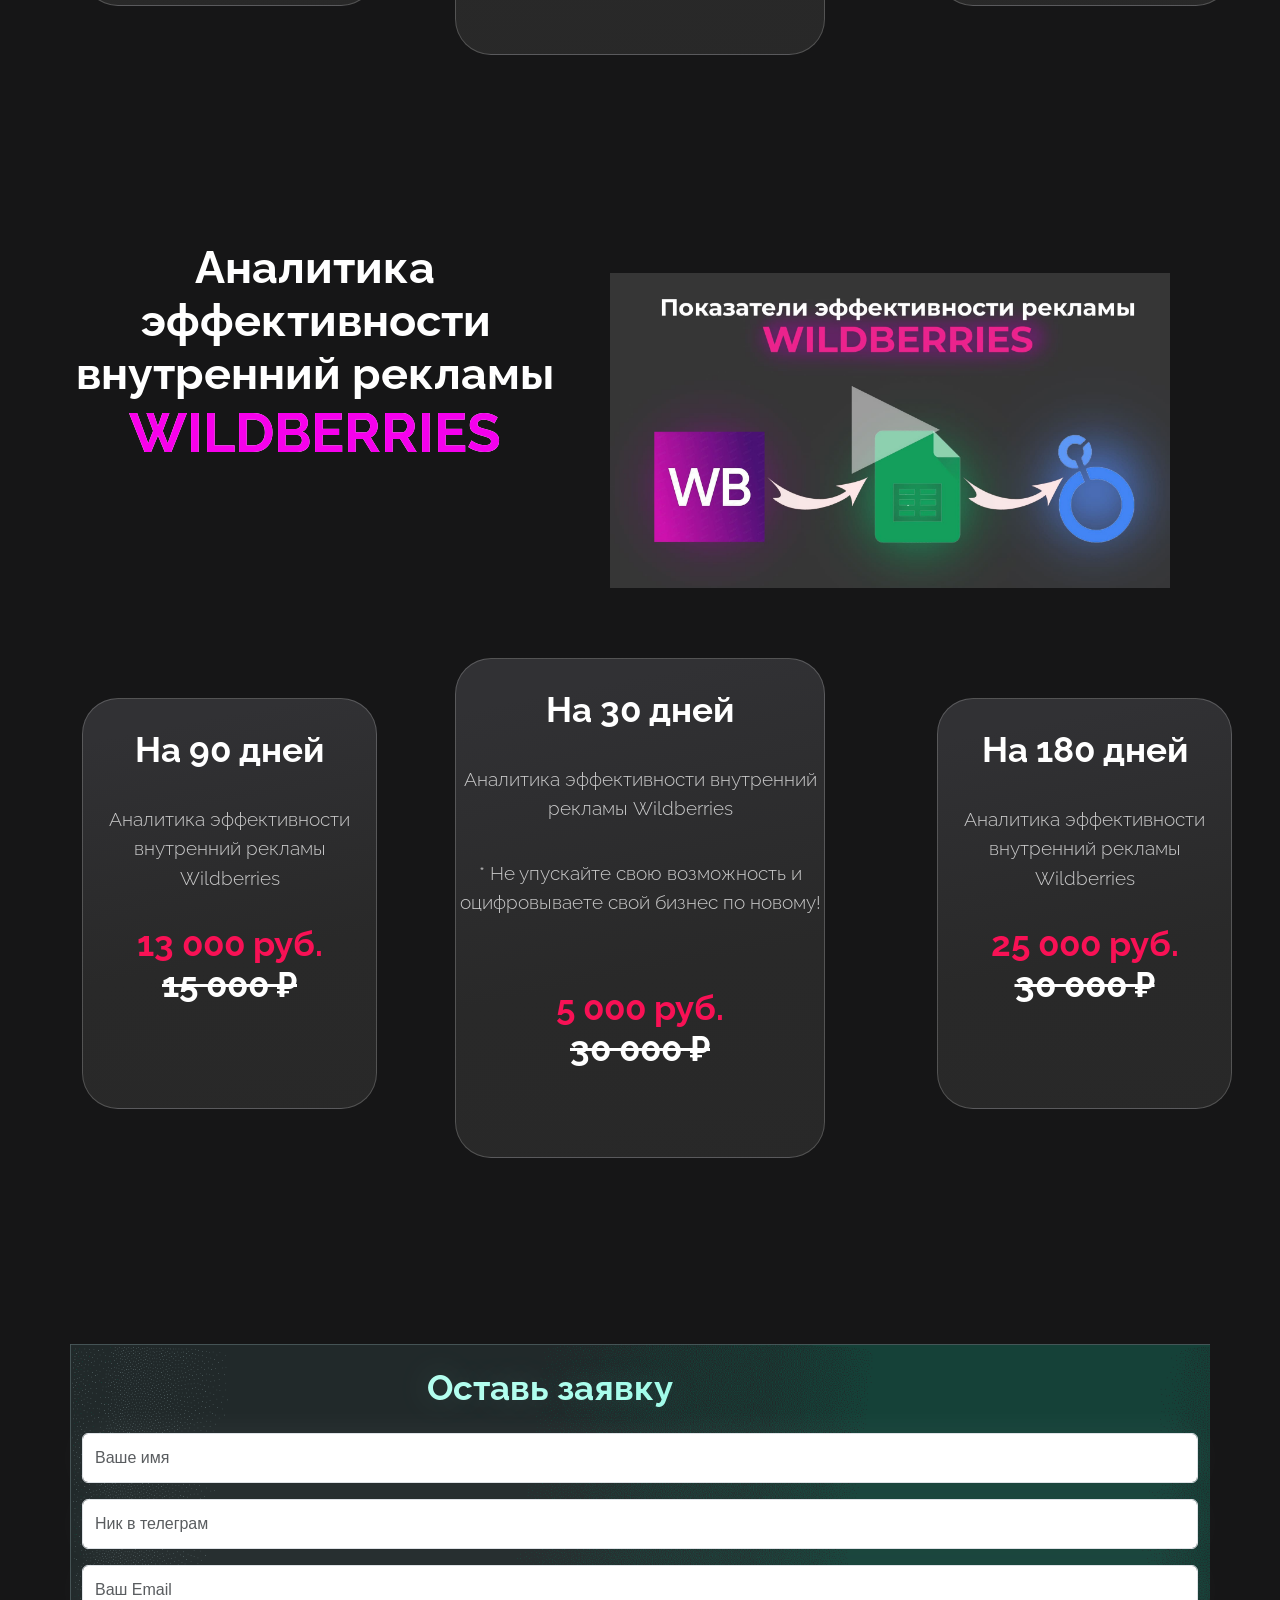
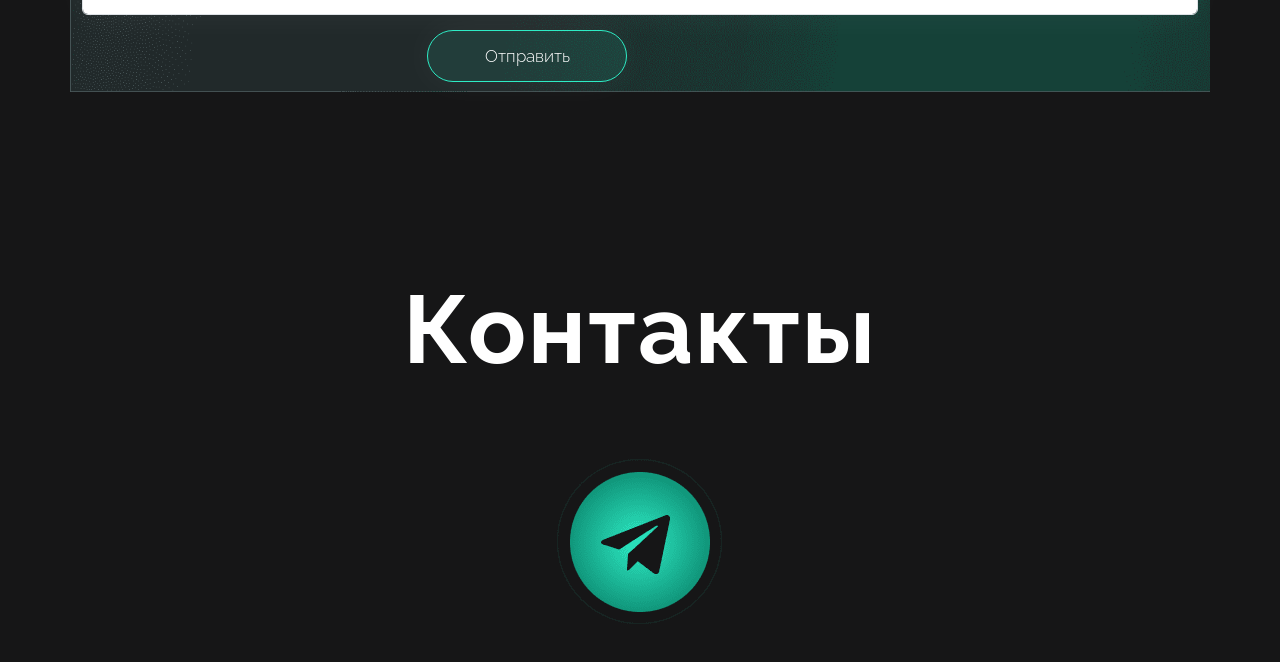
==== commit 6fc34760: "Add files via upload" ====
--- a/index.html
+++ b/index.html
@@ -32,41 +32,22 @@
   <meta name="yandex-verification" content="698fd2821c6bebc4" />
 </head>
 <body class="body">
+  <div class="table">
+    <figure><img class="gb-block-image" src="https://hustlers-university.ca/wp-content/uploads/2023/11/warning-sign.svg" alt="warning sign" title="warning sign"></figure>
+
+    <p class="text-table">
+      Цена увеличится ближайшие 24 часа. Присоединяйтесь сейчас, пока не стало слишком поздно! <strike>20 000 ₽</strike>
+      <font class="text-table-price">5 000 ₽</font>
+      
+    </p>
+  </div>
     <div class="container">
         <header class="header row">
+        
             <div class="col-3">
             </div>
             <div class="col-9">
-            <!-- <nav class="navbar navbar-expand-lg ">
-       <div class="container-fluid">
-        <button class="navbar-toggler" type="button" data-bs-toggle="collapse" data-bs-target="#navbarNavAltMarkup" aria-controls="navbarNavAltMarkup" aria-expanded="false" aria-label="Toggle navigation">
-          <span class="navbar-toggler-icon"></span>
-        </button>
-         <div class="collapse navbar-collapse" id="navbarNav">
-           <ul class="navbar-nav" >
-             <li class="nav-item headerTextNav">
-               <a class="nav-link active text-white" aria-current="page" href="#main">Главная</a>
-             </li>
-             <li class="nav-item headerTextNav">
-               <a class="nav-link active text-white" aria-current="page" href="#description">Почему именно мы?</a>
-             </li>
-             <li class="nav-item headerTextNav">
-               <a class="nav-link active text-white" aria-current="page" href="#contacts">Контакты</a>
-             </li>
-     
-             <li class="nav-item headerTextNav">
-               <a class="nav-link active text-white" aria-current="page" href="#rates">Тарифы</a>
-             </li>
-     
-           <li class="nav-item headerTextNavButton">
-               <a class="nav-link active text-white" aria-current="page" href="#order">Заказать
-               </a>
-             </li>
-     
-           </ul>
-         </div>
-       </div>
-     </nav> -->
+            
      <div class="navbarPhone">
      <nav class="navbar navbar-expand-lg ">
       <div class="container-fluid">
@@ -138,6 +119,12 @@
               <section class="cardOne row">
                 <div class="col-lg-7">
                   <scroll-page id="description"></scroll-page>
+                  <!-- <p class="mainTextOne">
+                    С НАМИ РАБОТАЮТ:
+                    </p>
+                    <p class="text-info-main">БОЛЕЕ 800 СЕЛЛЕРОВ 
+                      <br>
+                      БОЛЬШЕ 7 млрд.руб суммарная выручка наших клиентов</p> -->
                   <h2 class="mainPromoText">
                     Причины сотрудничать <br />с нами
                   </h2>
--- a/index.css
+++ b/index.css
@@ -73,6 +73,56 @@
   }
   
 
+.table {
+  max-width: 1200px;
+  display: flex;
+  flex-direction: row;
+  align-items: center;
+  justify-content: center;
+  column-gap: 20px;
+  margin-right: auto;
+  margin-left: auto;
+  background-color: #121214;
+
+
+}
+.text-table {
+  font-family: Raleway;
+  font-size: 16px;
+  margin-bottom: 0;
+  color: #FFF;
+}
+.text-table-price {
+  font-family: Raleway-Bold;
+  font-size: 25px;
+  margin-bottom: 0;
+  color: #ff476a;
+  
+}
+.gb-block-image{
+  width:  35px;
+  vertical-align: middle;
+  margin-top: 15px;
+}
+
+@media only screen and (max-width: 1024px) {
+  .text-table {
+    font-family: Raleway;
+    font-size: 15px;
+    margin-bottom: 0;
+    color: #FFF;
+  }
+  .text-table-price {
+    font-family: Raleway-Bold;
+    font-size: 15px;
+    margin-bottom: 0;
+    color: #ff476a;
+    
+  }
+  .gb-block-image{
+  display: none;
+  }
+}
 
 /* header */
 
@@ -401,6 +451,17 @@
 
 font-family: Raleway;
 font-size: 17px;
+
+}
+.text-info-main {
+  
+  position: absolute;
+  color: #FFF;
+font-family: Raleway-Bold;
+font-size: 26px;
+font-style: normal;
+font-weight: 400;
+line-height: 123.1%; /* 32.006px */
 
 }
 @media only screen and (max-width: 1024px) {
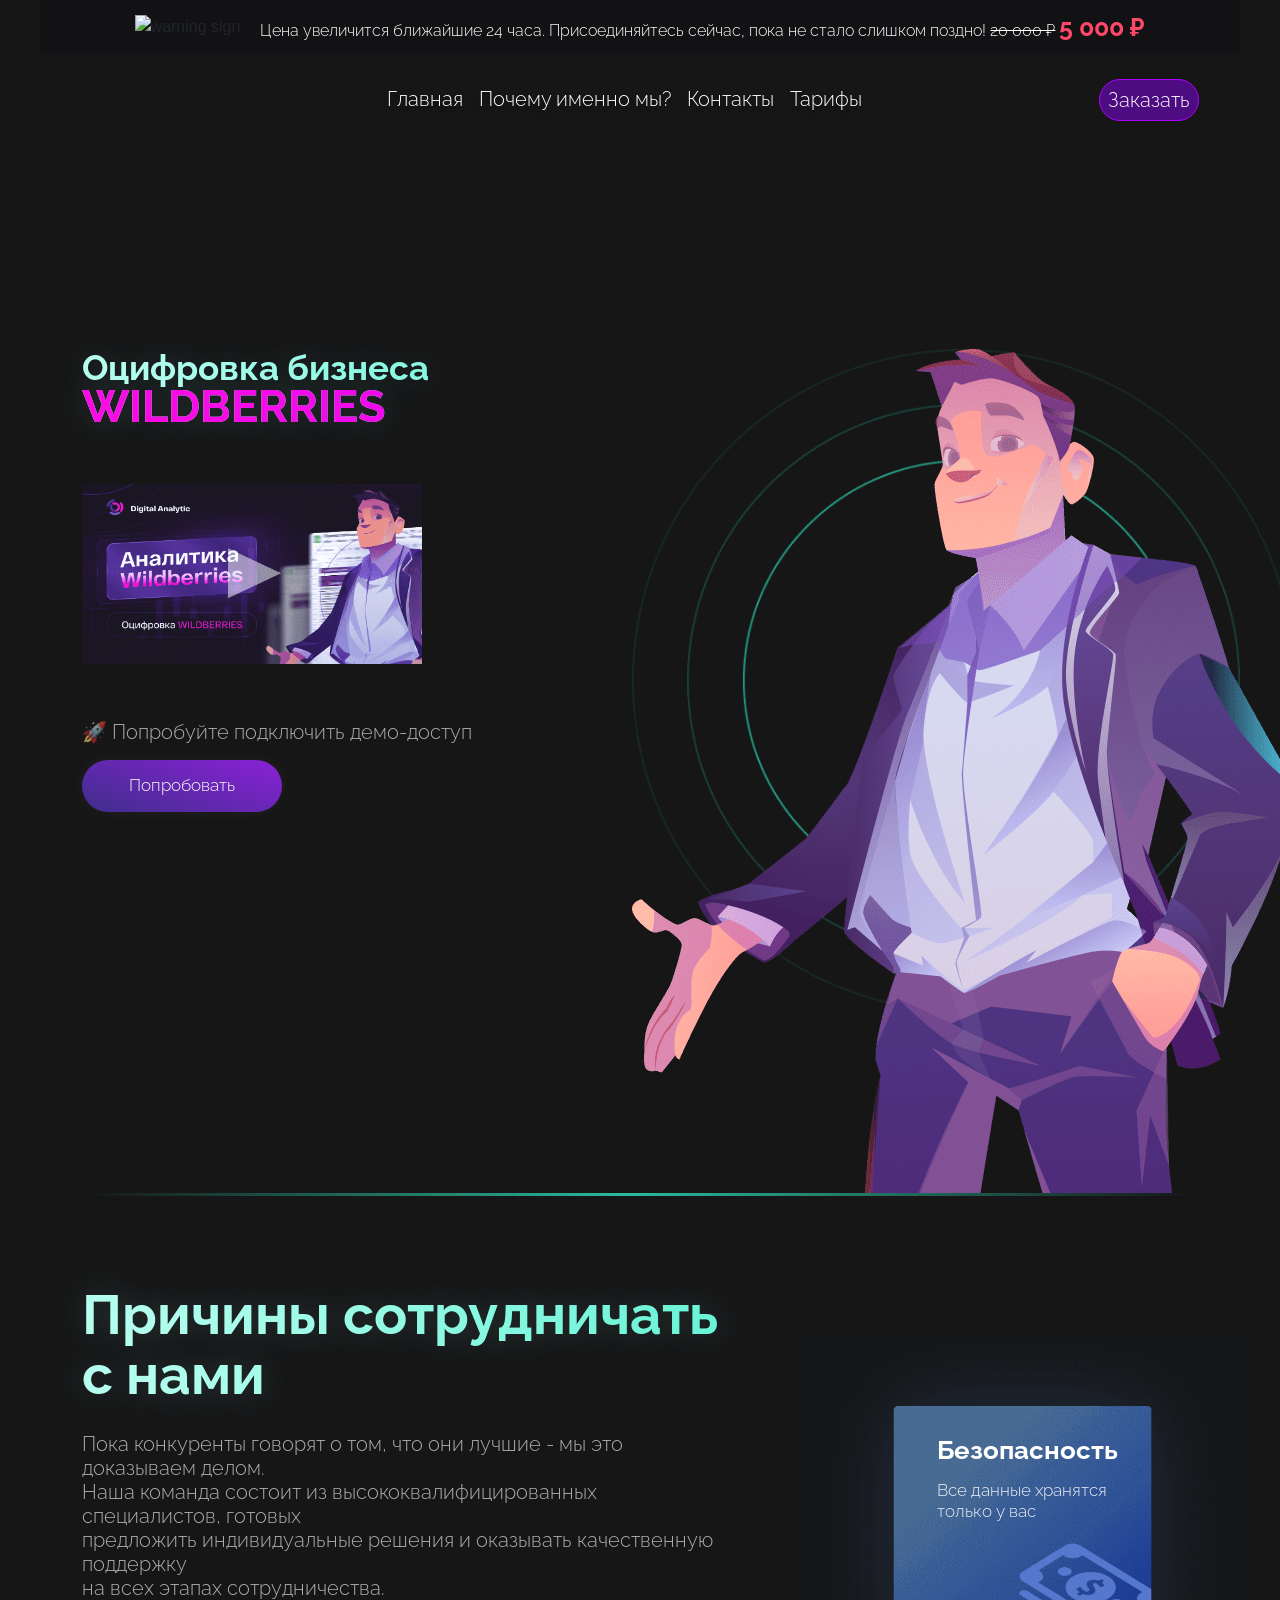
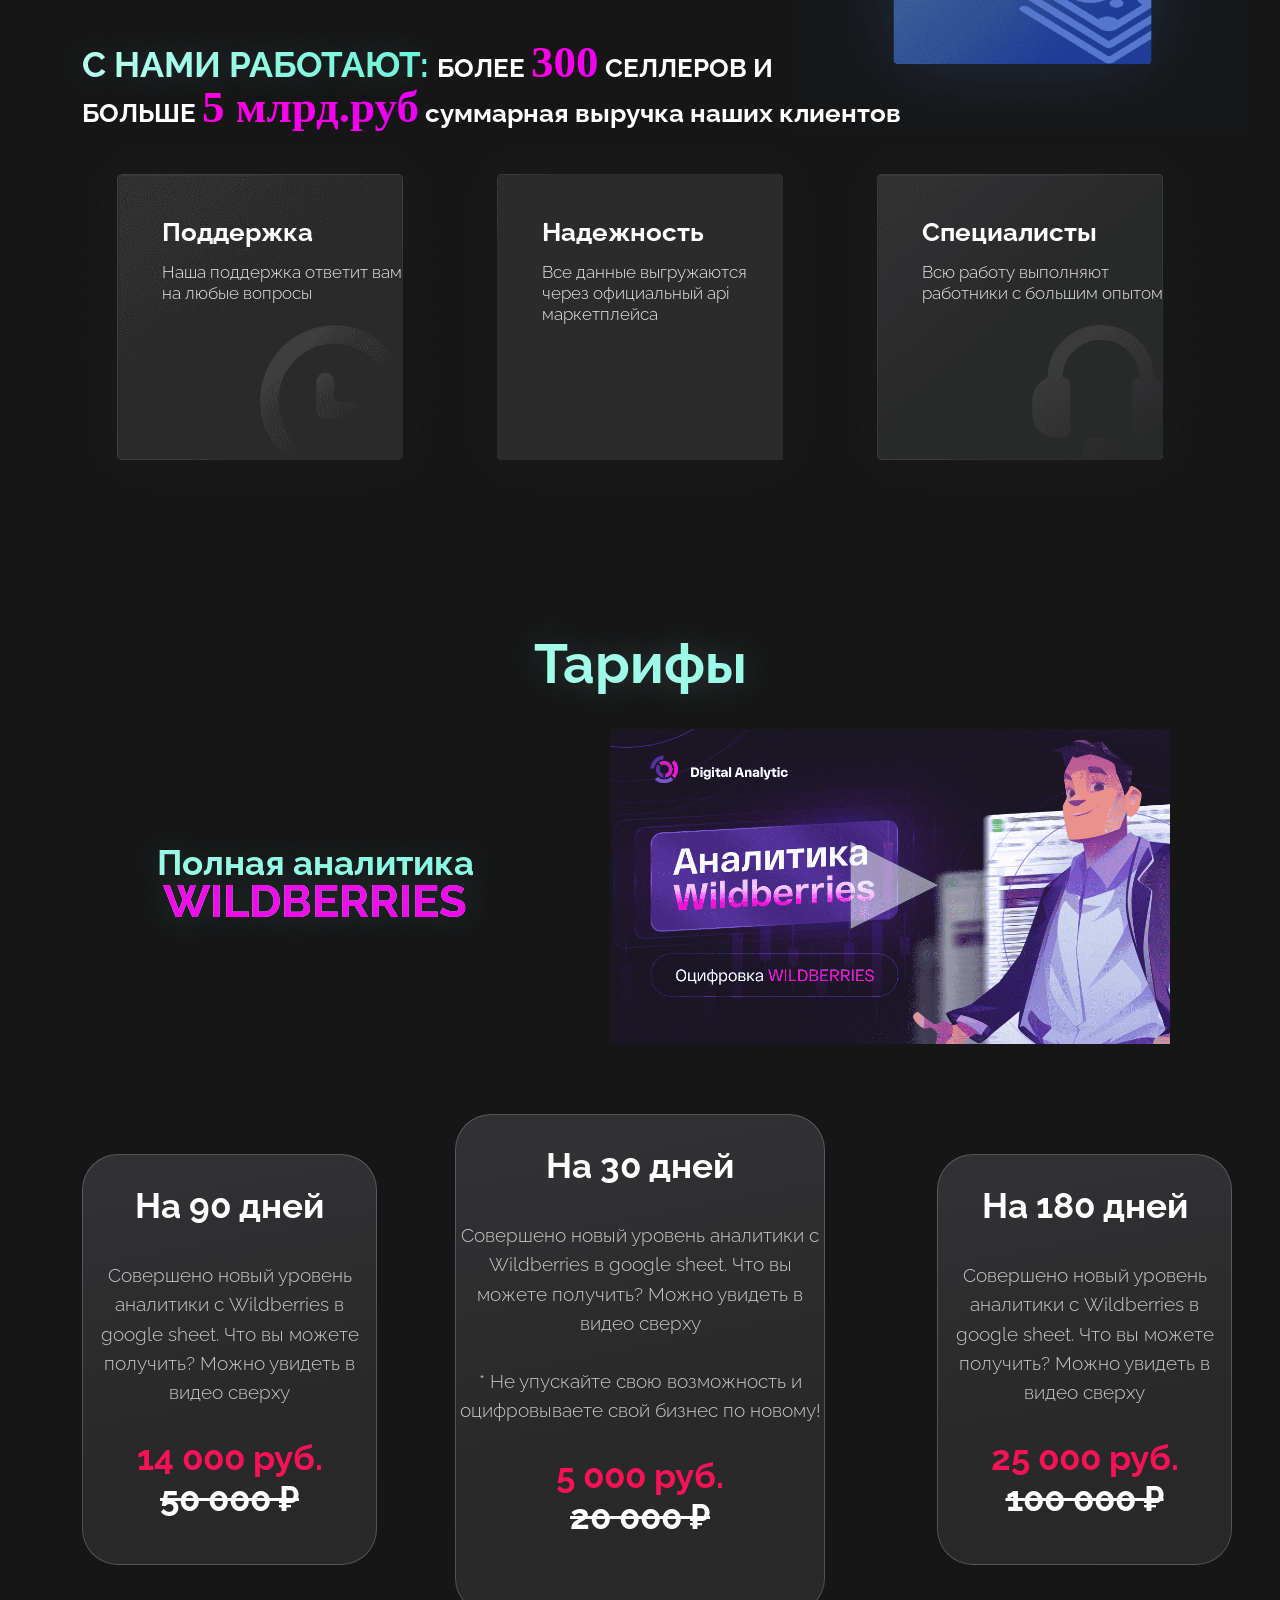
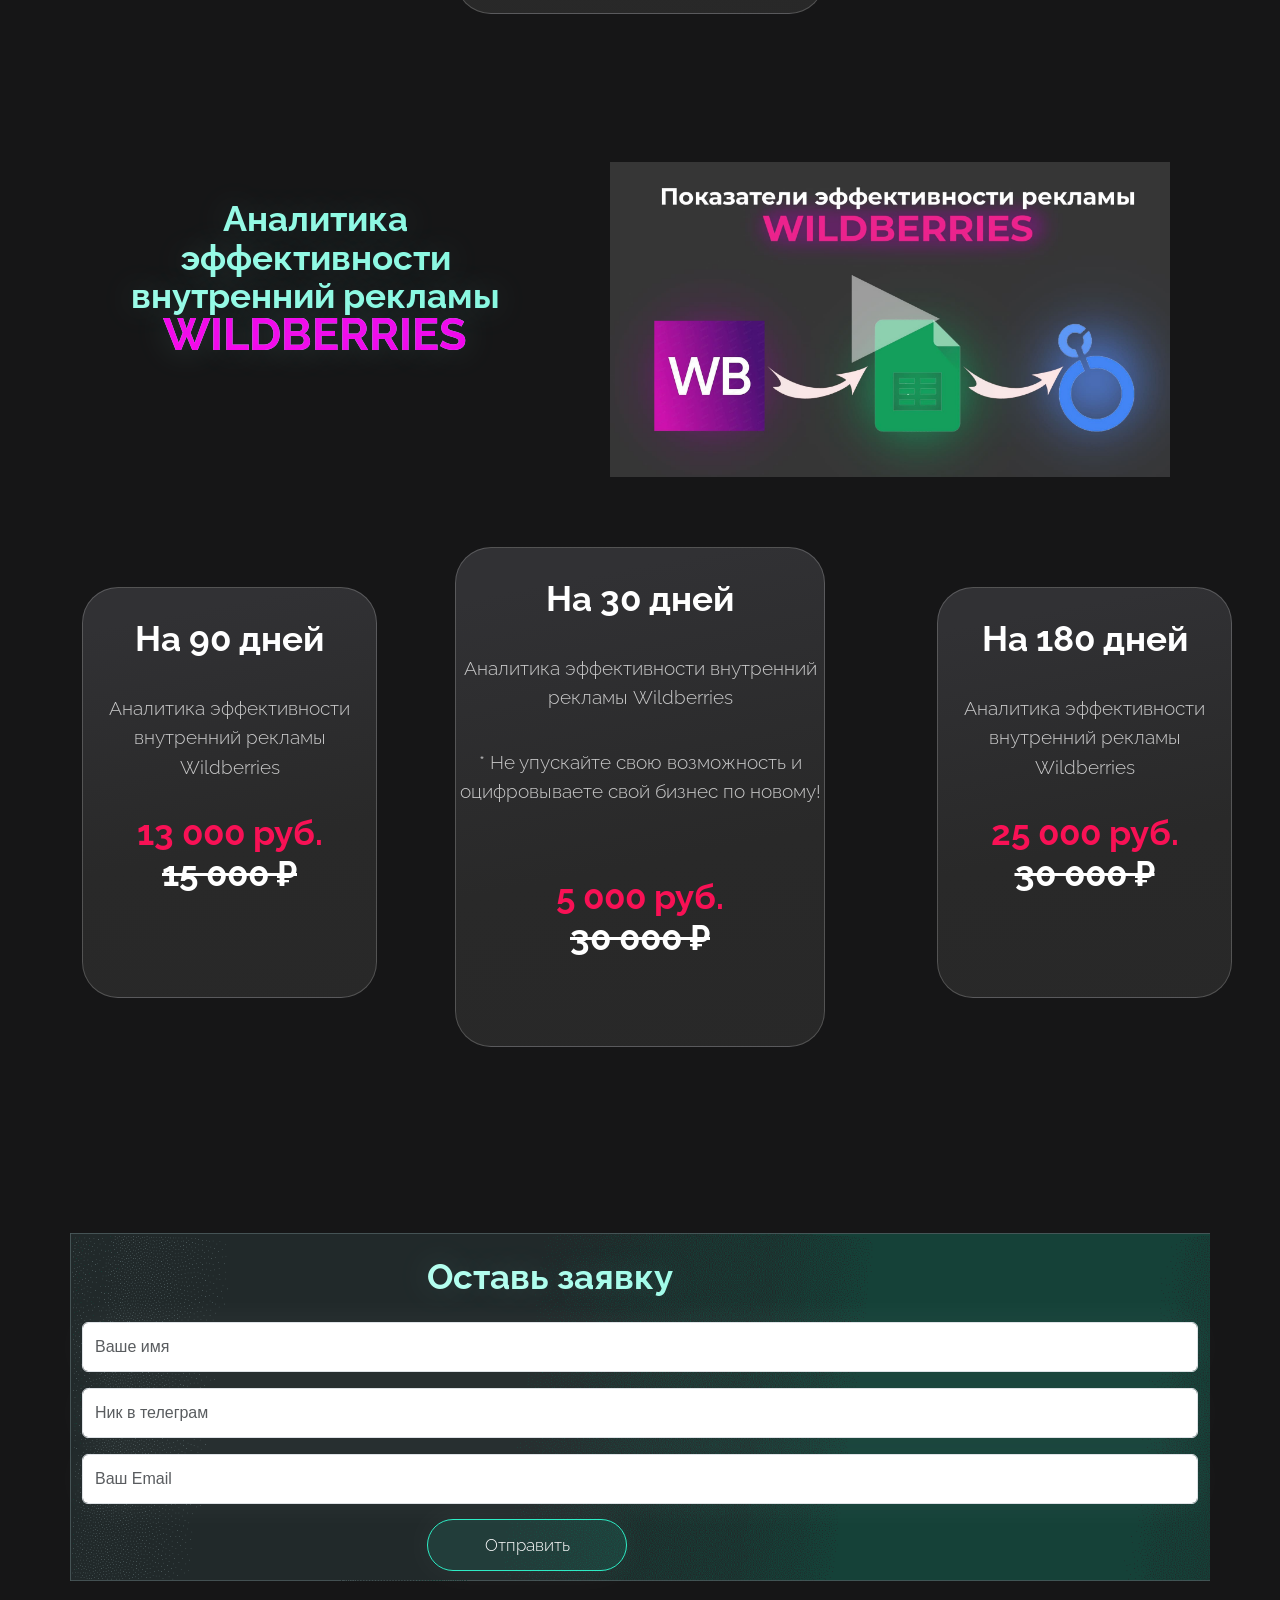
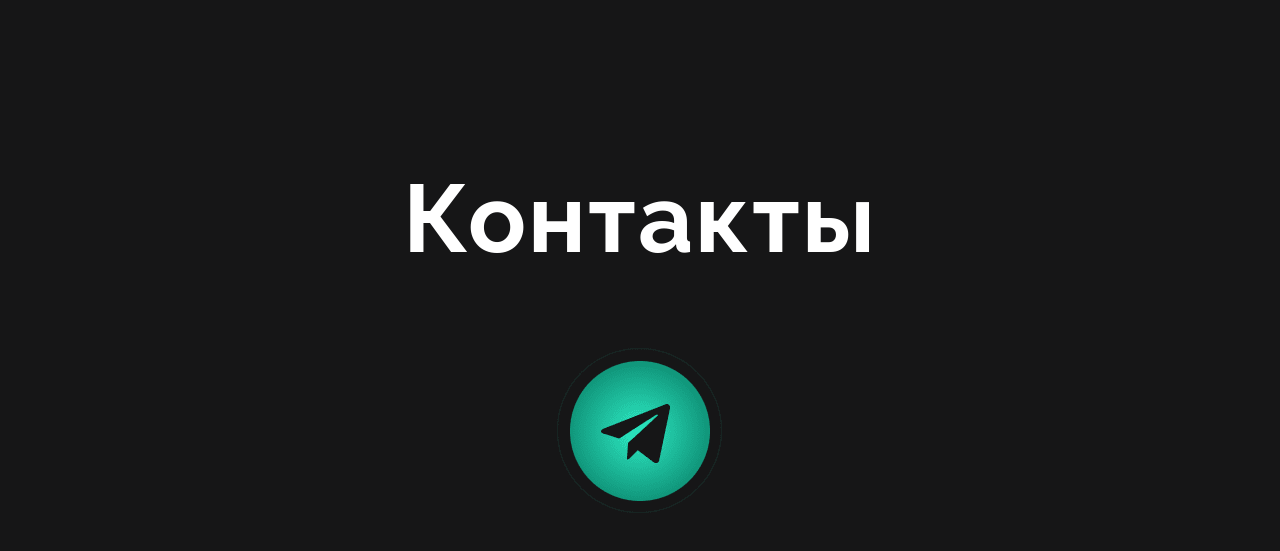
==== commit a905f230: "Add files via upload" ====
--- a/index.html
+++ b/index.html
@@ -119,12 +119,7 @@
               <section class="cardOne row">
                 <div class="col-lg-7">
                   <scroll-page id="description"></scroll-page>
-                  <!-- <p class="mainTextOne">
-                    С НАМИ РАБОТАЮТ:
-                    </p>
-                    <p class="text-info-main">БОЛЕЕ 800 СЕЛЛЕРОВ 
-                      <br>
-                      БОЛЬШЕ 7 млрд.руб суммарная выручка наших клиентов</p> -->
+                 
                   <h2 class="mainPromoText">
                     Причины сотрудничать <br />с нами
                   </h2>
@@ -137,6 +132,15 @@
                      <br/>
                      на всех этапах сотрудничества. 
                   </p>
+                  <!-- <p class="mainTextOne">
+                    С НАМИ РАБОТАЮТ:
+                    </p> -->
+                    <br>
+                    <p class="text-info-main">
+                      <span class="mainTextOne">С НАМИ РАБОТАЮТ: </span> БОЛЕЕ <span class="mainTextOneCol">300</span> СЕЛЛЕРОВ  И  
+                      <br/>
+                      БОЛЬШЕ <span class="mainTextOneCol">5 млрд.руб</span> суммарная выручка наших клиентов
+                    </p>
                   <div >
                   </div>
                 </div>
--- a/index.css
+++ b/index.css
@@ -393,24 +393,36 @@
 
 
 .mainTextOne{
-  font-family: Raleway-Bold;
-font-size: 45px;
-font-style: normal;
-font-weight: 500;
-line-height: normal;
-
-background: linear-gradient(91deg, #FFF 10.31%, #FFF 165.09%);
+  text-shadow: 0px 0px 36px rgba(165, 252, 235, 0.20);
+font-family: Raleway-Bold;
+font-size: 35px;
+font-style: normal;
+font-weight: 400;
+line-height: 110.6%; /* 60.83px */
+
+background: linear-gradient(91deg, #B5FEEF 10.31%, #2EECC5 165.09%);
 background-clip: text;
 -webkit-background-clip: text;
 -webkit-text-fill-color: transparent;
 }
+.mainTextOneCol{
+  font-family: none;
+  font-size: 45px;
+  font-style: normal;
+  line-height: 45px;
+  font-weight: bold;
+  background: linear-gradient(91deg, #FF00E5 10.31%, #DB00FF 165.09%);
+  background-clip: text;
+  -webkit-background-clip: text;
+  -webkit-text-fill-color: transparent;
+}
 .mainTextTwo{
   font-family: Raleway-Bold;
-  font-size: 55px;
-  font-style: normal;
-  font-weight: 400;
-  line-height: normal;
-  
+  font-size: 45px;
+  font-style: normal;
+
+  
+  font-weight: bold;
   background: linear-gradient(91deg, #FF00E5 10.31%, #DB00FF 165.09%);
   background-clip: text;
   -webkit-background-clip: text;
@@ -465,6 +477,9 @@
 
 }
 @media only screen and (max-width: 1024px) {
+  .text-info-main {
+    display: none;
+  }
   .mainTextOne{
       font-family: Raleway-Bold;
   font-size: 20px;
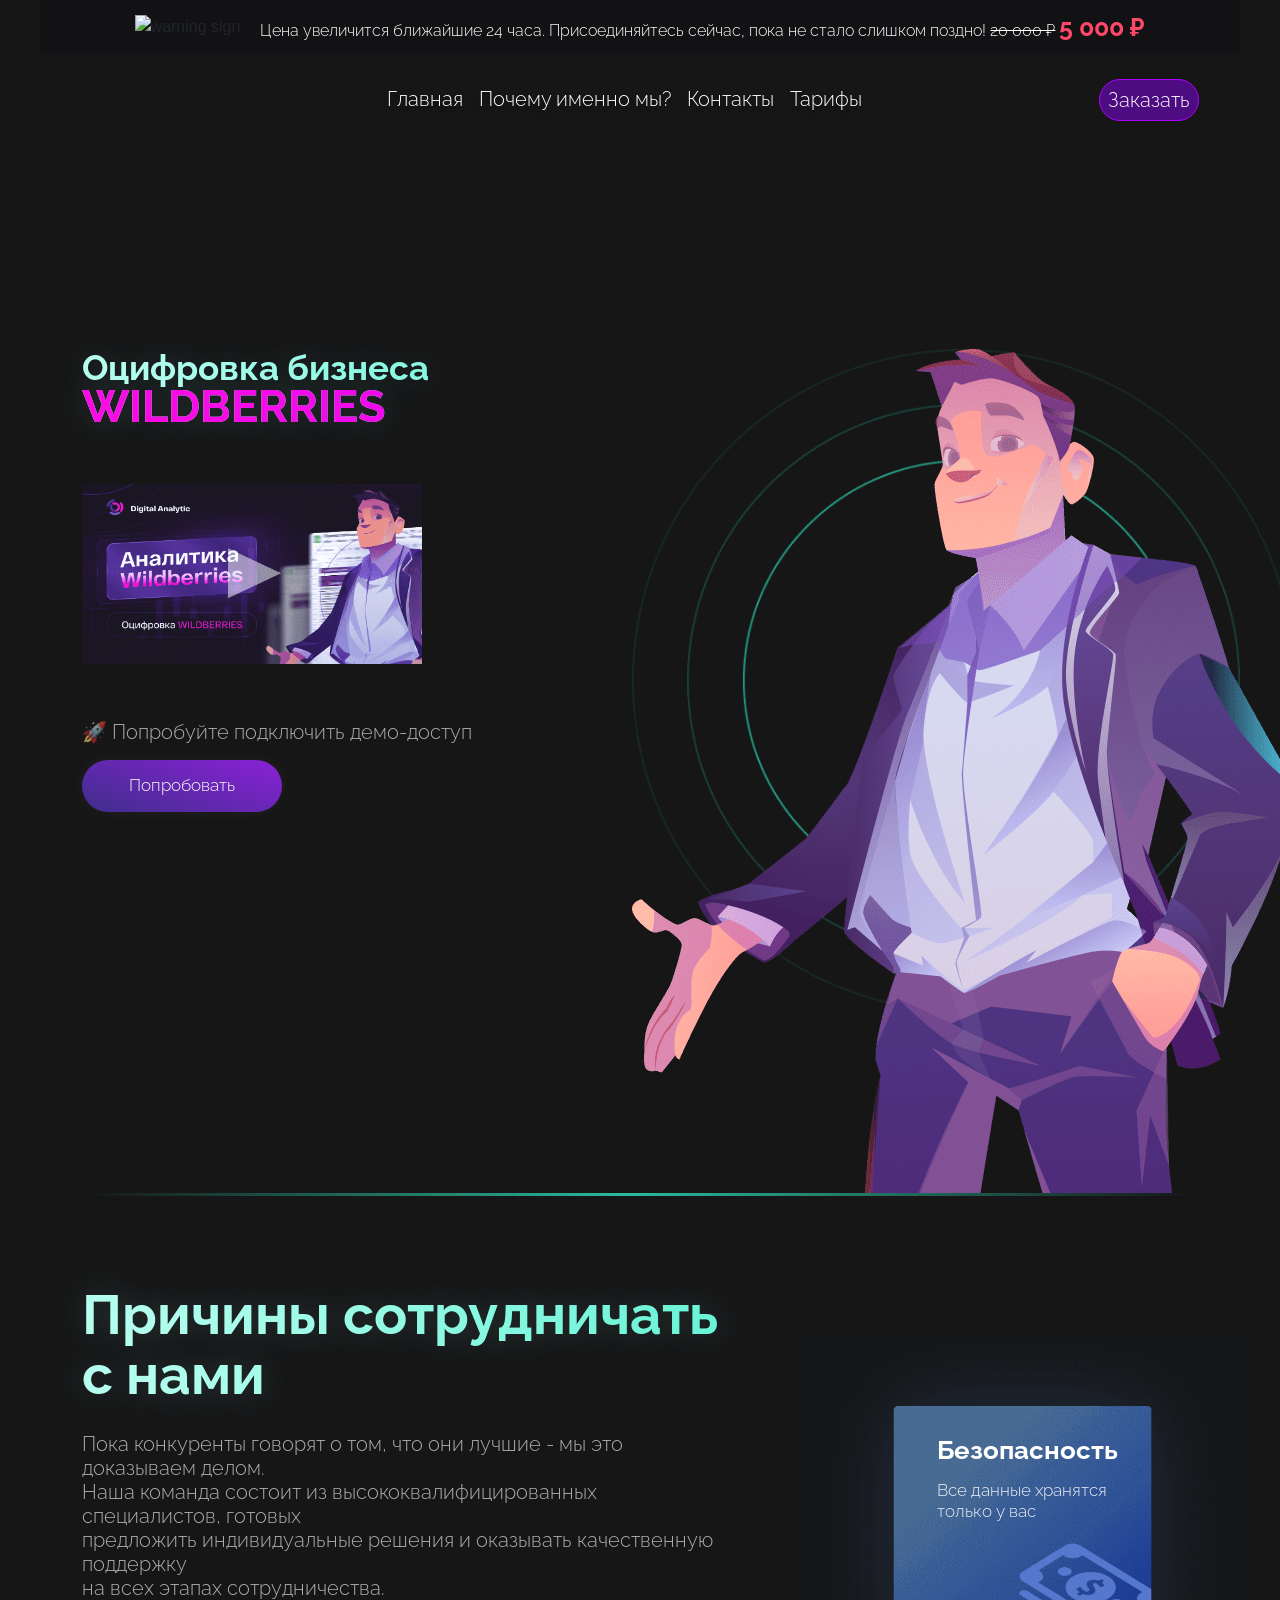
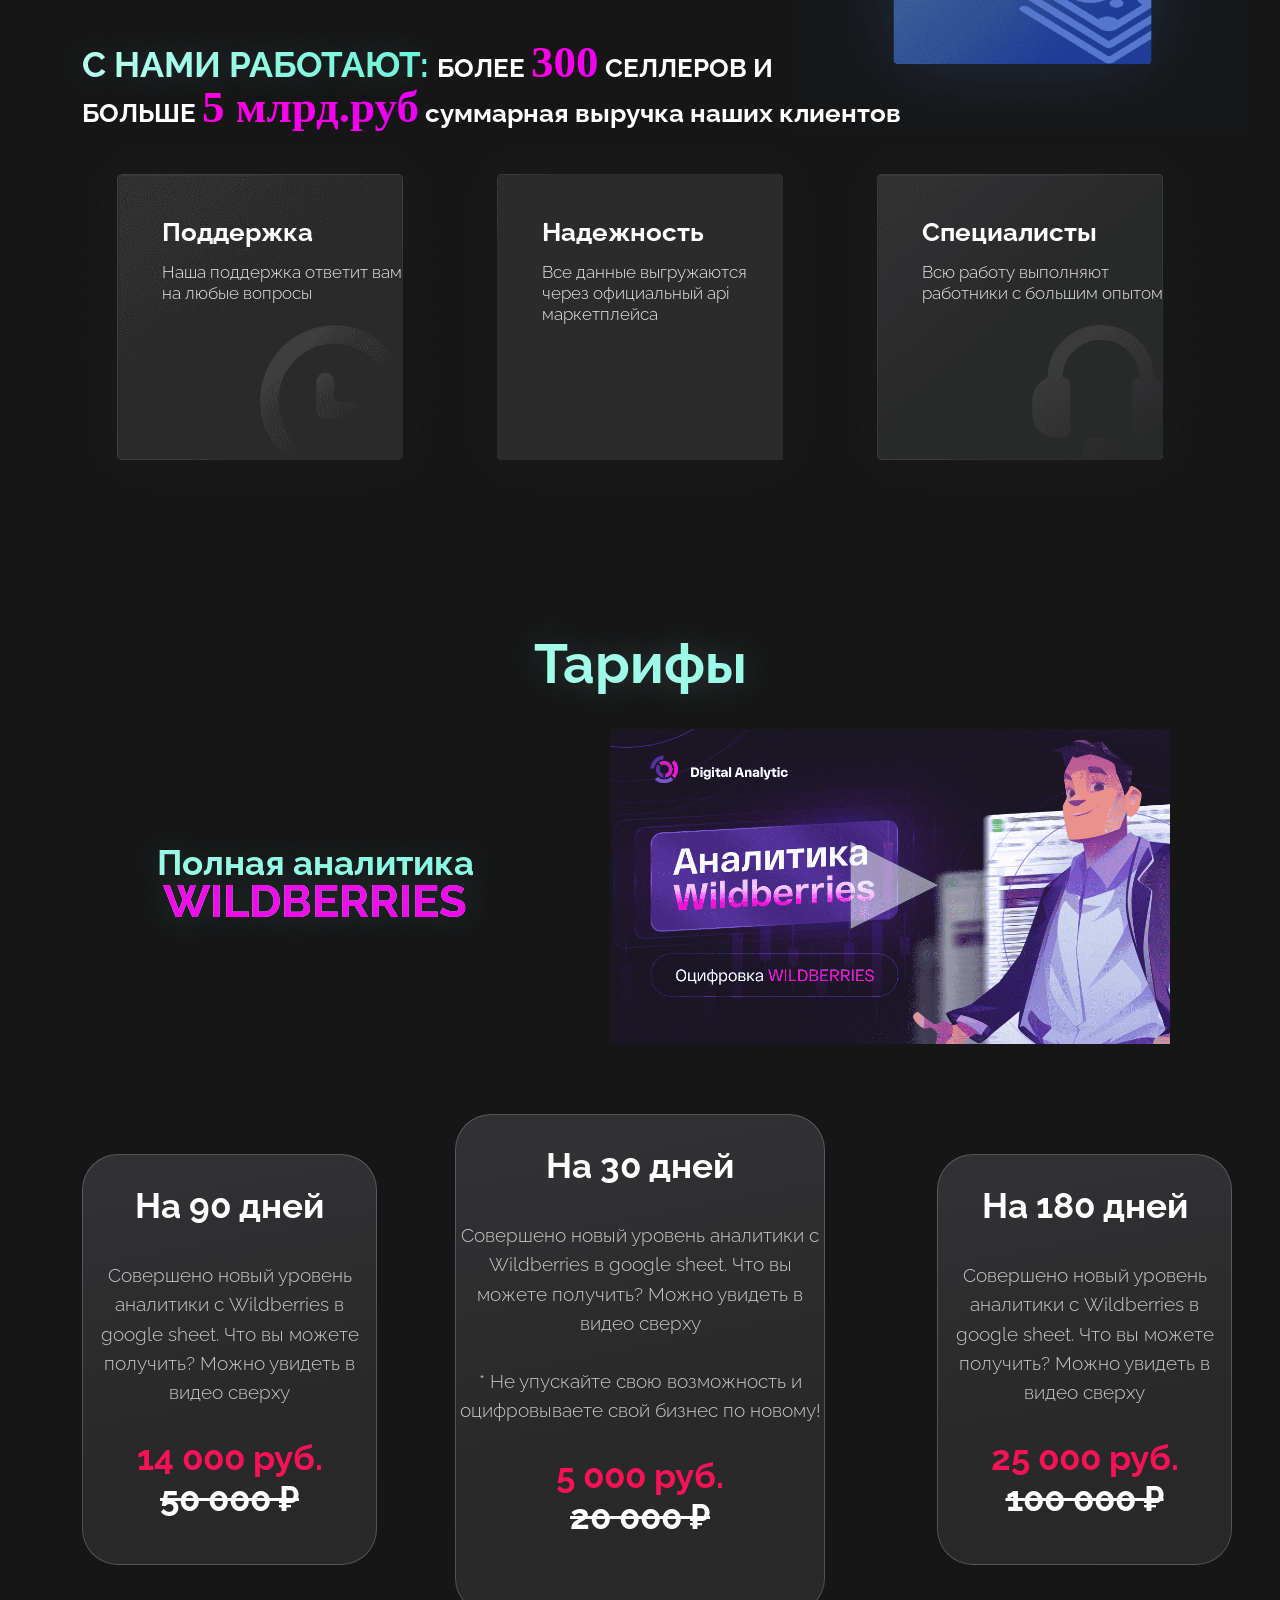
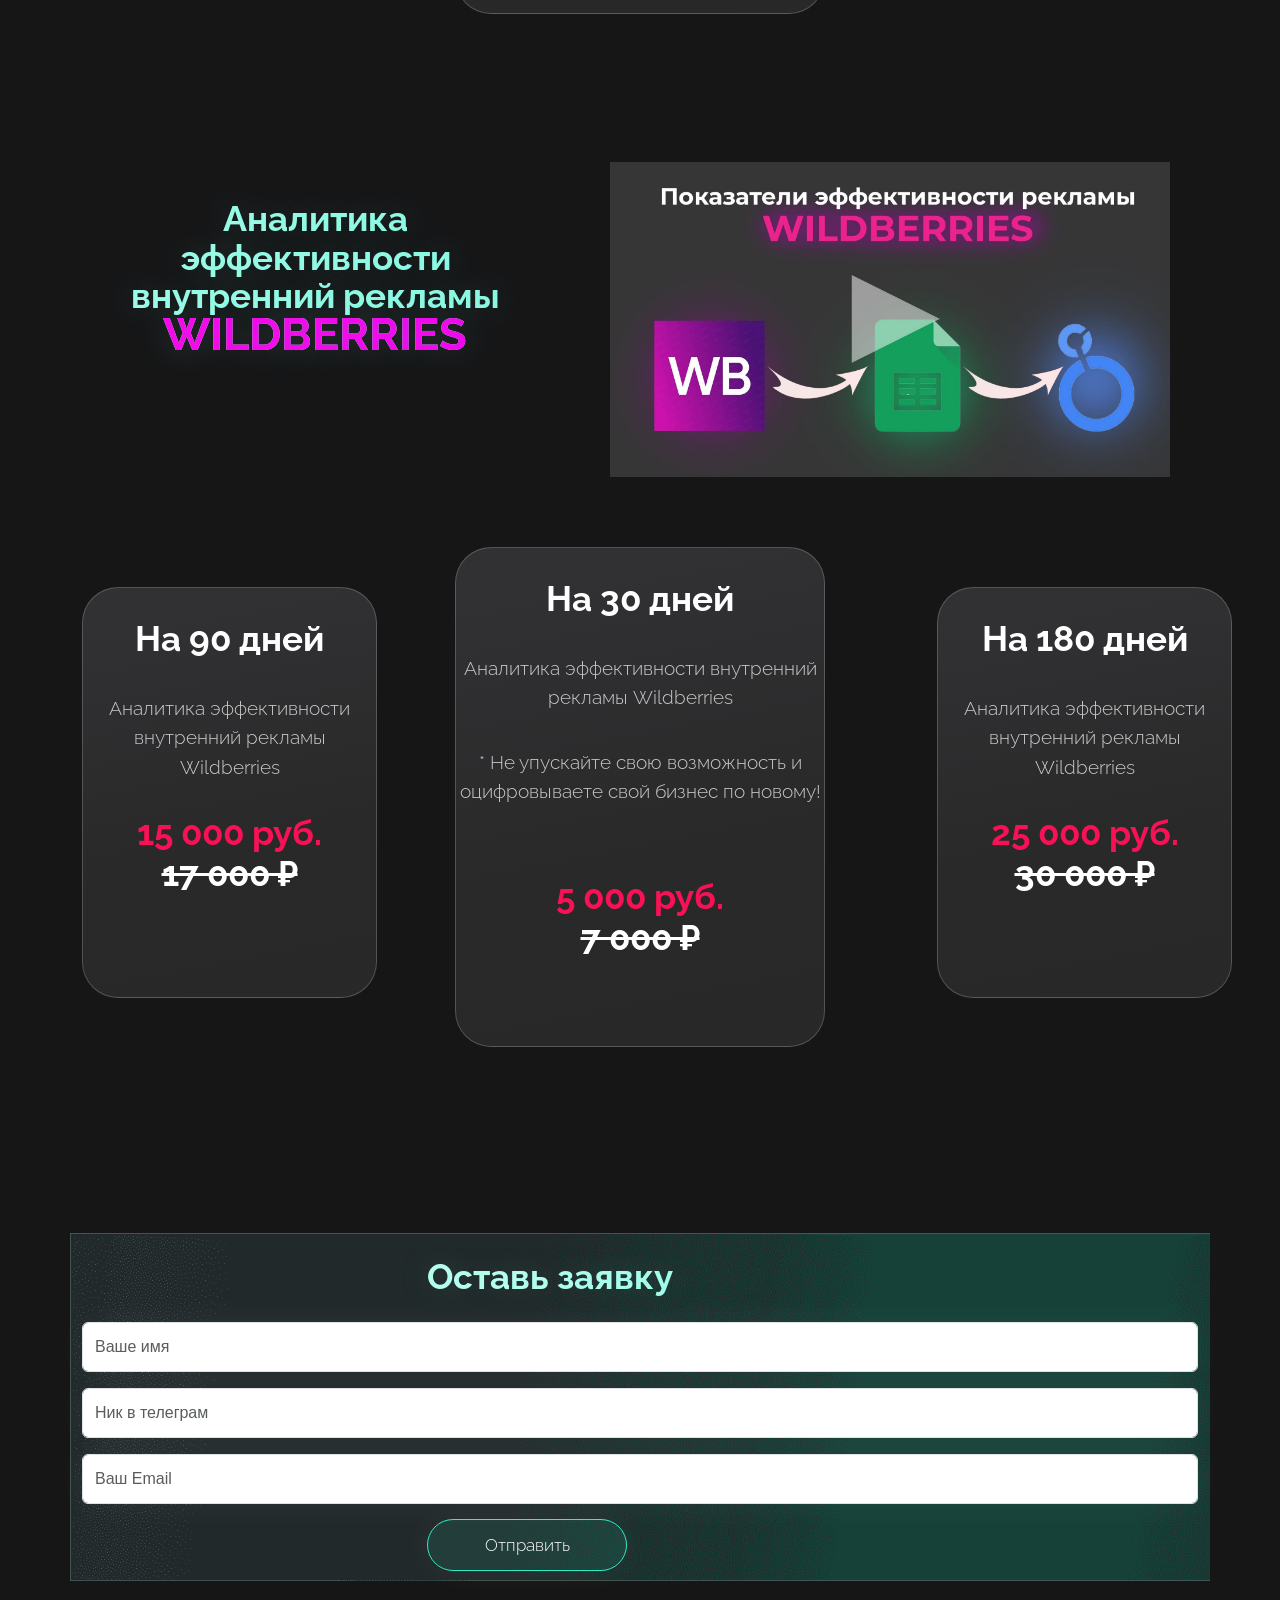
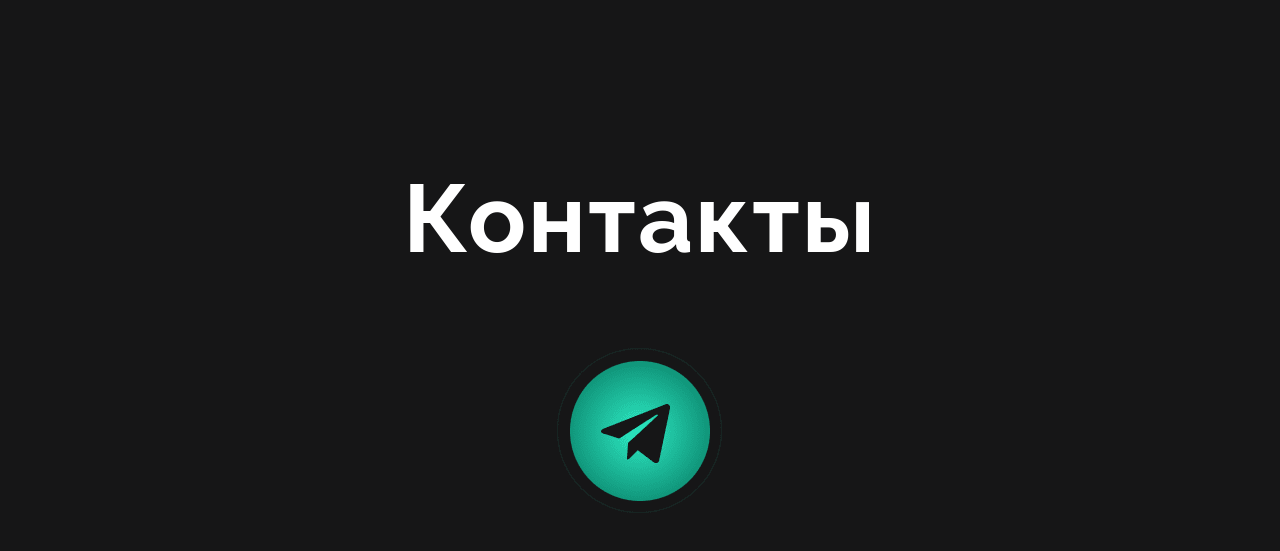
==== commit 21e2dc10: "Update index.html" ====
--- a/index.html
+++ b/index.html
@@ -303,9 +303,9 @@
                             <br/>
                           </p>
               
-                          <p class="cardTextMainPrice">13 000 руб.
+                          <p class="cardTextMainPrice">15 000 руб.
                             <br/>
-                            <span class="cardTextMain"><strike>15 000 ₽</strike></span>
+                            <span class="cardTextMain"><strike>17 000 ₽</strike></span>
                             </p>
                         </div>
                       </div>
@@ -323,7 +323,7 @@
                           <br/>
                           <p class="cardTextMainPrice">5 000 руб.
                             <br>
-                            <span class="cardTextMain"><strike>30 000 ₽</strike></span>
+                            <span class="cardTextMain"><strike>7 000 ₽</strike></span>
 
                           </p>
                 
